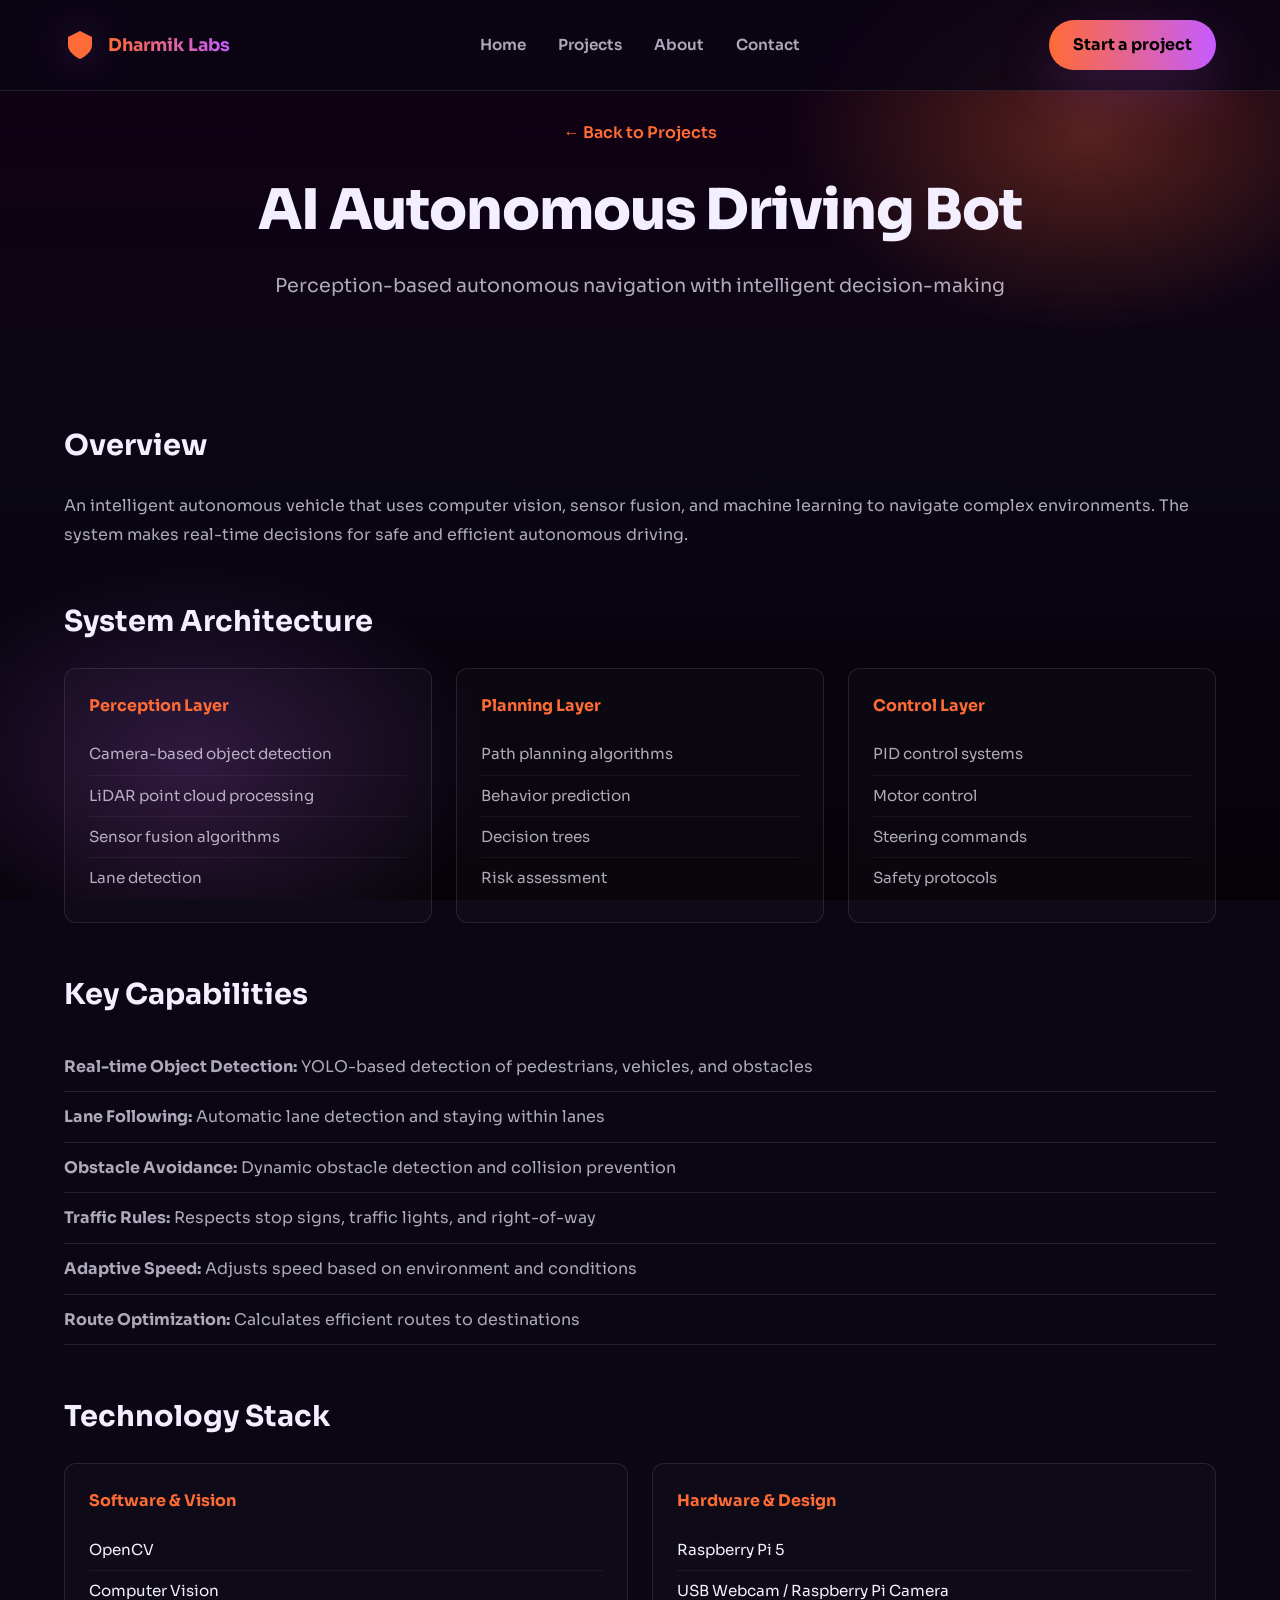
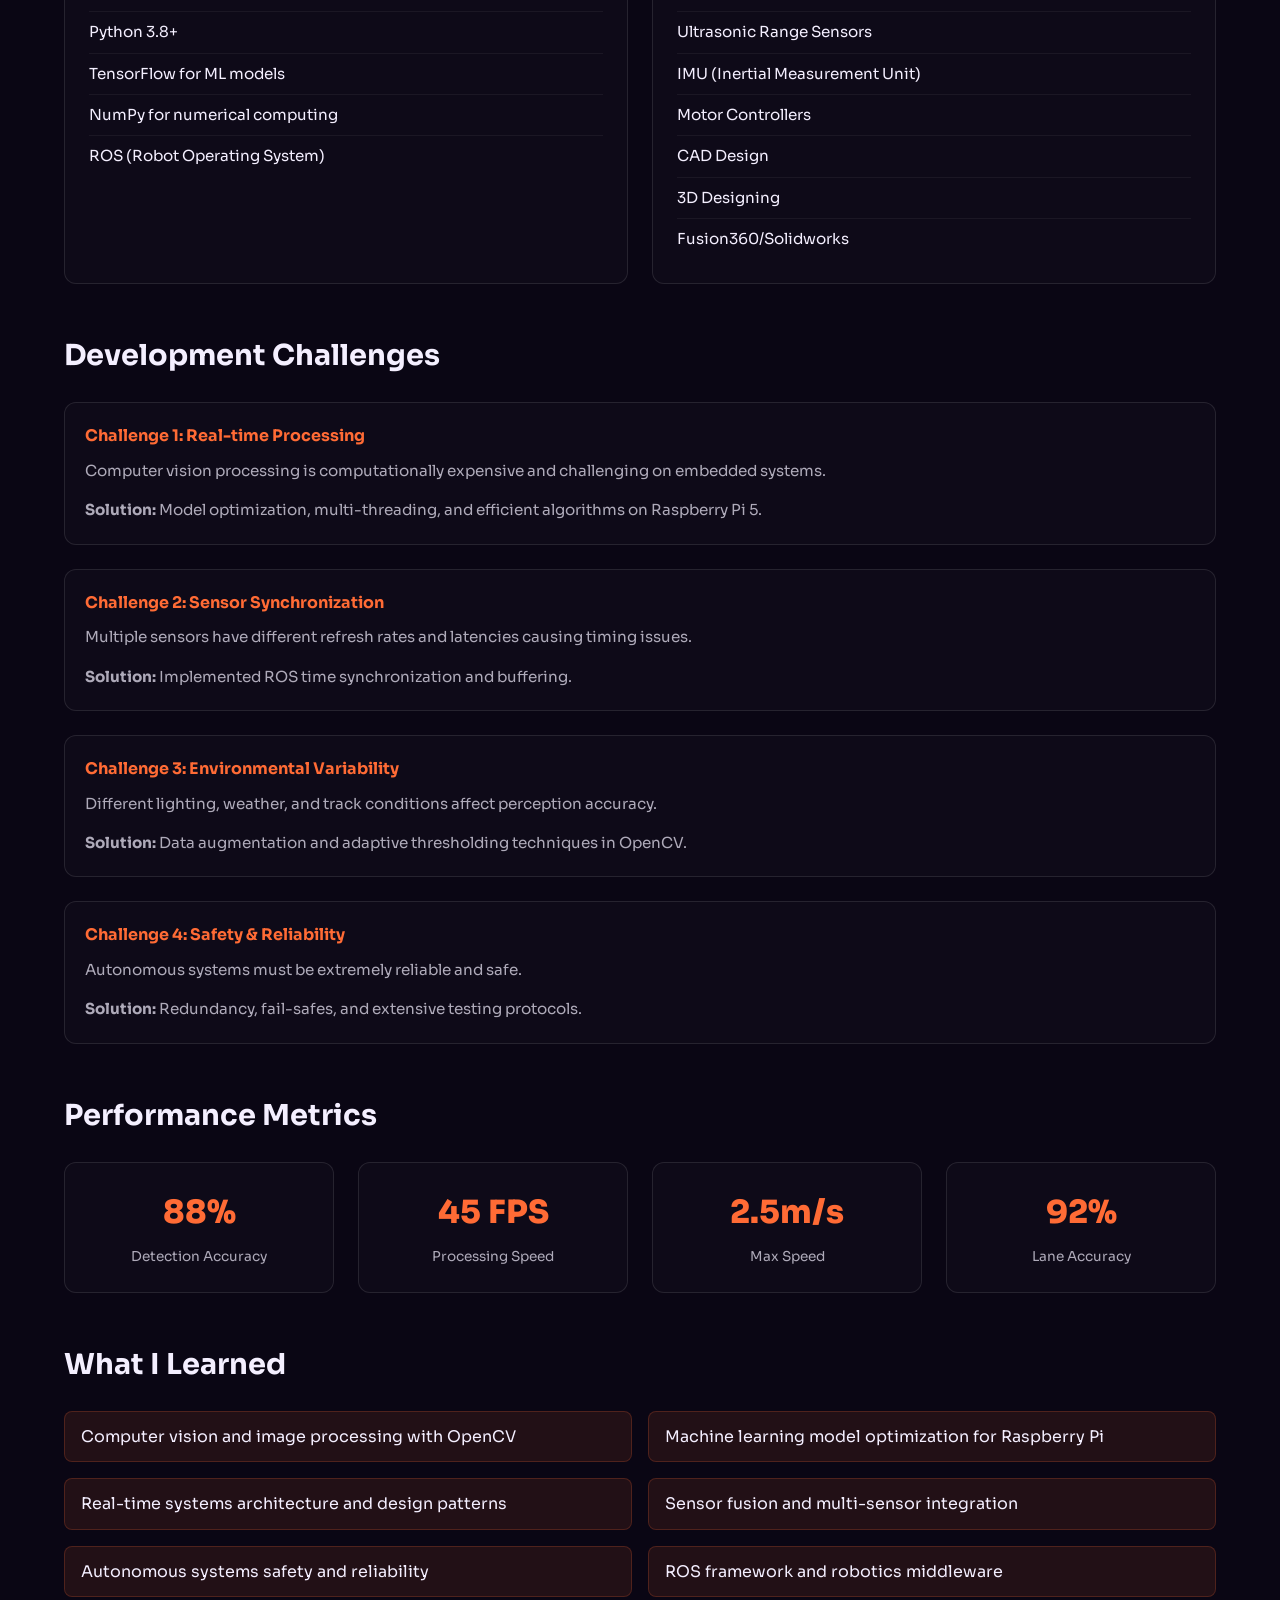
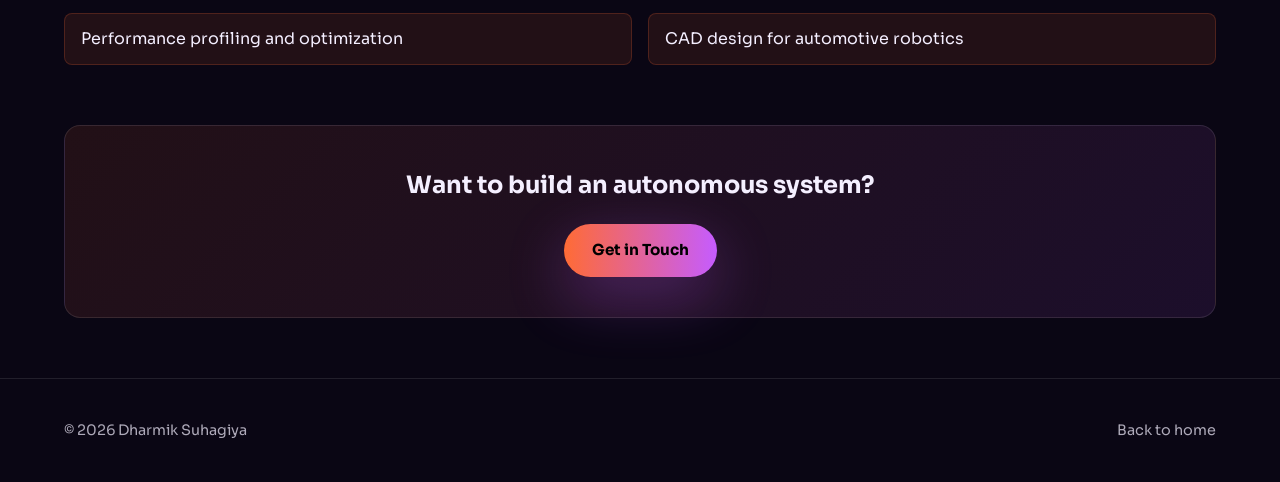
==== project-autonomous-driving.html @ ea0de1b1 "Add files via upload" ====
<!doctype html>
<html lang="en">
<head>
  <meta charset="utf-8" />
  <meta name="viewport" content="width=device-width,initial-scale=1" />
  <meta name="description" content="AI Autonomous Driving Bot - Perception-based Autonomous Navigation" />
  <title>AI Autonomous Driving Bot | Dharmik Labs</title>

  <link rel="stylesheet" href="style.css" />
</head>

<body>
  <div class="bg-gradient"></div>

  <header class="topbar">
    <div class="container topbar-inner">
      <a class="logo" href="../index.html">
        <svg class="logo-icon" width="32" height="32" viewBox="0 0 32 32" fill="none">
          <path d="M16 2L28 8V16C28 24.8366 16 30 16 30C16 30 4 24.8366 4 16V8L16 2Z" fill="url(#grad)"/>
          <defs>
            <linearGradient id="grad" x1="0" y1="0" x2="32" y2="32">
              <stop offset="0%" stop-color="#FF6B35"/>
              <stop offset="100%" stop-color="#C55CFF"/>
            </linearGradient>
          </defs>
        </svg>
        <span class="logo-text">Dharmik Labs</span>
      </a>

      <nav class="nav">
        <a class="nav-link" href="../index.html#home">Home</a>
        <a class="nav-link active" href="../index.html#projects">Projects</a>
        <a class="nav-link" href="../index.html#about">About</a>
        <a class="nav-link" href="../index.html#contact">Contact</a>
      </nav>

      <a class="nav-cta" href="../index.html#contact">Start a project</a>
    </div>
  </header>

  <main class="project-hero">
    <div class="container">
      <div class="project-header">
        <a href="../index.html#projects" class="back-link">← Back to Projects</a>
        <h1>AI Autonomous Driving Bot</h1>
        <p class="project-tagline">Perception-based autonomous navigation with intelligent decision-making</p>
      </div>
    </div>
  </main>

  <section class="project-content">
    <div class="container">
      <div class="project-section">
        <h2>Overview</h2>
        <p>
          An intelligent autonomous vehicle that uses computer vision, sensor fusion, and machine learning
          to navigate complex environments. The system makes real-time decisions for safe and efficient autonomous driving.
        </p>
      </div>

      <div class="project-section">
        <h2>System Architecture</h2>
        <div class="architecture">
          <div class="arch-block">
            <h4>Perception Layer</h4>
            <ul>
              <li>Camera-based object detection</li>
              <li>LiDAR point cloud processing</li>
              <li>Sensor fusion algorithms</li>
              <li>Lane detection</li>
            </ul>
          </div>
          <div class="arch-block">
            <h4>Planning Layer</h4>
            <ul>
              <li>Path planning algorithms</li>
              <li>Behavior prediction</li>
              <li>Decision trees</li>
              <li>Risk assessment</li>
            </ul>
          </div>
          <div class="arch-block">
            <h4>Control Layer</h4>
            <ul>
              <li>PID control systems</li>
              <li>Motor control</li>
              <li>Steering commands</li>
              <li>Safety protocols</li>
            </ul>
          </div>
        </div>
      </div>

      <div class="project-section">
        <h2>Key Capabilities</h2>
        <ul class="feature-list">
          <li><strong>Real-time Object Detection:</strong> YOLO-based detection of pedestrians, vehicles, and obstacles</li>
          <li><strong>Lane Following:</strong> Automatic lane detection and staying within lanes</li>
          <li><strong>Obstacle Avoidance:</strong> Dynamic obstacle detection and collision prevention</li>
          <li><strong>Traffic Rules:</strong> Respects stop signs, traffic lights, and right-of-way</li>
          <li><strong>Adaptive Speed:</strong> Adjusts speed based on environment and conditions</li>
          <li><strong>Route Optimization:</strong> Calculates efficient routes to destinations</li>
        </ul>
      </div>

      <div class="project-section">
        <h2>Technology Stack</h2>
        <div class="tech-stack">
          <div class="tech-item">
            <h4>Software & Vision</h4>
            <ul>
              <li>OpenCV</li>
              <li>Computer Vision</li>
              <li>Python 3.8+</li>
              <li>TensorFlow for ML models</li>
              <li>NumPy for numerical computing</li>
              <li>ROS (Robot Operating System)</li>
            </ul>
          </div>
          <div class="tech-item">
            <h4>Hardware & Design</h4>
            <ul>
              <li>Raspberry Pi 5</li>
              <li>USB Webcam / Raspberry Pi Camera</li>
              <li>Ultrasonic Range Sensors</li>
              <li>IMU (Inertial Measurement Unit)</li>
              <li>Motor Controllers</li>
              <li>CAD Design</li>
              <li>3D Designing</li>
              <li>Fusion360/Solidworks</li>
            </ul>
          </div>
        </div>
      </div>

      <div class="project-section">
        <h2>Development Challenges</h2>
        <div class="challenges">
          <div class="challenge">
            <h4>Challenge 1: Real-time Processing</h4>
            <p>Computer vision processing is computationally expensive and challenging on embedded systems.</p>
            <p><strong>Solution:</strong> Model optimization, multi-threading, and efficient algorithms on Raspberry Pi 5.</p>
          </div>
          <div class="challenge">
            <h4>Challenge 2: Sensor Synchronization</h4>
            <p>Multiple sensors have different refresh rates and latencies causing timing issues.</p>
            <p><strong>Solution:</strong> Implemented ROS time synchronization and buffering.</p>
          </div>
          <div class="challenge">
            <h4>Challenge 3: Environmental Variability</h4>
            <p>Different lighting, weather, and track conditions affect perception accuracy.</p>
            <p><strong>Solution:</strong> Data augmentation and adaptive thresholding techniques in OpenCV.</p>
          </div>
          <div class="challenge">
            <h4>Challenge 4: Safety & Reliability</h4>
            <p>Autonomous systems must be extremely reliable and safe.</p>
            <p><strong>Solution:</strong> Redundancy, fail-safes, and extensive testing protocols.</p>
          </div>
        </div>
      </div>

      <div class="project-section">
        <h2>Performance Metrics</h2>
        <div class="metrics-grid">
          <div class="metric">
            <div class="metric-number">88%</div>
            <div class="metric-label">Detection Accuracy</div>
          </div>
          <div class="metric">
            <div class="metric-number">45 FPS</div>
            <div class="metric-label">Processing Speed</div>
          </div>
          <div class="metric">
            <div class="metric-number">2.5m/s</div>
            <div class="metric-label">Max Speed</div>
          </div>
          <div class="metric">
            <div class="metric-number">92%</div>
            <div class="metric-label">Lane Accuracy</div>
          </div>
        </div>
      </div>

      <div class="project-section">
        <h2>What I Learned</h2>
        <ul class="learnings">
          <li>Computer vision and image processing with OpenCV</li>
          <li>Machine learning model optimization for Raspberry Pi</li>
          <li>Real-time systems architecture and design patterns</li>
          <li>Sensor fusion and multi-sensor integration</li>
          <li>Autonomous systems safety and reliability</li>
          <li>ROS framework and robotics middleware</li>
          <li>Performance profiling and optimization</li>
          <li>CAD design for automotive robotics</li>
        </ul>
      </div>

      <div class="project-cta">
        <h3>Want to build an autonomous system?</h3>
        <a href="../index.html#contact" class="btn btn-primary">Get in Touch</a>
      </div>
    </div>
  </section>

  <footer class="footer">
    <div class="container footer-inner">
      <p>&copy; <span id="year"></span> Dharmik Suhagiya</p>
      <a href="../index.html">Back to home</a>
    </div>
  </footer>

  <script src="script.js"></script>
</body>
</html>
---- style.css ----
@import url("https://fonts.googleapis.com/css2?family=Sora:wght@400;600;700;800&display=swap");

:root {
  --primary: #FF6B35;
  --secondary: #C55CFF;
  --accent: #7CF7D2;
  --dark: #0a0614;
  --darker: #050208;
  --text: #f4efff;
  --muted: rgba(244, 239, 255, 0.7);
  --border: rgba(255, 255, 255, 0.1);
  
  --max-width: 1200px;
  --pad: 24px;
  --radius: 16px;
}

* {
  margin: 0;
  padding: 0;
  box-sizing: border-box;
}

html {
  scroll-behavior: smooth;
}

body {
  font-family: 'Sora', -apple-system, BlinkMacSystemFont, 'Segoe UI', sans-serif;
  color: var(--text);
  background: var(--dark);
  overflow-x: hidden;
  line-height: 1.6;
}

a {
  color: inherit;
  text-decoration: none;
}

.sr-only {
  position: absolute;
  width: 1px;
  height: 1px;
  padding: 0;
  margin: -1px;
  overflow: hidden;
  clip: rect(0, 0, 0, 0);
  white-space: nowrap;
  border: 0;
}

.container {
  width: min(var(--max-width), calc(100% - 2 * var(--pad)));
  margin: 0 auto;
  padding: 0 var(--pad);
}

.bg-gradient {
  position: fixed;
  inset: 0;
  z-index: 0;
  background: 
    radial-gradient(ellipse 600px 400px at 85% 15%, rgba(255, 107, 53, 0.3), transparent 50%),
    radial-gradient(ellipse 600px 400px at 15% 85%, rgba(197, 92, 255, 0.2), transparent 50%),
    linear-gradient(180deg, #120013 0%, #0a0614 50%, #050208 100%);
  pointer-events: none;
}

/* Topbar */
.topbar {
  position: fixed;
  top: 0;
  left: 0;
  right: 0;
  z-index: 100;
  padding: 20px 0;
  background: rgba(10, 6, 20, 0.8);
  backdrop-filter: blur(12px);
  border-bottom: 1px solid var(--border);
}

.topbar-inner {
  display: flex;
  align-items: center;
  justify-content: space-between;
  gap: 32px;
}

.logo {
  display: flex;
  align-items: center;
  gap: 12px;
  font-weight: 700;
  font-size: 1.1rem;
  z-index: 10;
  transition: transform 0.3s;
}

.logo:hover {
  transform: scale(1.05);
}

.logo-icon {
  filter: drop-shadow(0 0 20px rgba(197, 92, 255, 0.3));
}

.logo-text {
  background: linear-gradient(90deg, var(--primary), var(--secondary));
  -webkit-background-clip: text;
  background-clip: text;
  -webkit-text-fill-color: transparent;
}

.nav {
  display: flex;
  align-items: center;
  gap: 32px;
}

.nav-link {
  font-weight: 600;
  font-size: 0.95rem;
  opacity: 0.7;
  position: relative;
  transition: opacity 0.3s;
}

.nav-link:hover,
.nav-link.active {
  opacity: 1;
}

.nav-link.active::after {
  content: '';
  position: absolute;
  bottom: -8px;
  left: 0;
  right: 0;
  height: 3px;
  background: linear-gradient(90deg, var(--primary), var(--secondary));
  border-radius: 2px;
}

.nav-cta {
  padding: 12px 24px;
  border-radius: 999px;
  background: linear-gradient(90deg, var(--primary), var(--secondary));
  font-weight: 700;
  color: #000;
  box-shadow: 0 20px 60px rgba(197, 92, 255, 0.2);
  transition: all 0.3s;
}

.nav-cta:hover {
  transform: translateY(-2px);
  box-shadow: 0 25px 80px rgba(197, 92, 255, 0.4);
}

.menu-btn {
  display: none;
  width: 44px;
  height: 44px;
  border: 1px solid var(--border);
  background: rgba(255, 255, 255, 0.05);
  color: var(--text);
  border-radius: 12px;
  align-items: center;
  justify-content: center;
  cursor: pointer;
}

.menu-lines {
  width: 20px;
  height: 2px;
  background: currentColor;
  position: relative;
}

.menu-lines::before,
.menu-lines::after {
  content: '';
  position: absolute;
  width: 20px;
  height: 2px;
  background: currentColor;
  left: 0;
}

.menu-lines::before {
  top: -6px;
}

.menu-lines::after {
  top: 6px;
}

.mobile-nav {
  position: fixed;
  top: 80px;
  left: 0;
  right: 0;
  z-index: 95;
  padding: 0 16px;
}

.mobile-nav-card {
  max-width: 100%;
  border-radius: 16px;
  border: 1px solid var(--border);
  background: rgba(10, 6, 20, 0.95);
  backdrop-filter: blur(16px);
  padding: 12px;
  display: flex;
  flex-direction: column;
  gap: 8px;
}

.mobile-nav-card a {
  padding: 12px;
  border-radius: 12px;
  font-weight: 700;
  color: var(--text);
  transition: all 0.3s;
}

.mobile-nav-card a:hover {
  background: rgba(255, 107, 53, 0.1);
  border-color: var(--primary);
}

.menu-backdrop {
  position: fixed;
  inset: 0;
  z-index: 90;
  background: rgba(0, 0, 0, 0.35);
  backdrop-filter: blur(8px);
}

/* Hero */
.hero {
  position: relative;
  z-index: 1;
  padding-top: 120px;
  min-height: 100vh;
  display: flex;
  align-items: center;
}

.hero-wrapper {
  display: grid;
  grid-template-columns: 1fr 1fr;
  gap: 64px;
  align-items: center;
  padding: 40px 0 80px;
}

.hero-content {
  display: flex;
  flex-direction: column;
  gap: 24px;
}

.hero-badge {
  display: inline-block;
  width: fit-content;
  padding: 10px 16px;
  border-radius: 999px;
  background: rgba(255, 107, 53, 0.1);
  border: 1px solid rgba(255, 107, 53, 0.3);
  font-size: 0.85rem;
  font-weight: 600;
}

.hero-title {
  margin: 0;
  font-size: clamp(2.5rem, 6vw, 4rem);
  line-height: 1.1;
  font-weight: 800;
  letter-spacing: -1px;
}

.grad-text {
  background: linear-gradient(90deg, var(--primary), var(--secondary));
  -webkit-background-clip: text;
  background-clip: text;
  -webkit-text-fill-color: transparent;
}

.hero-subtitle {
  margin: 0;
  font-size: 1.1rem;
  color: var(--muted);
  max-width: 500px;
  line-height: 1.8;
}

.hero-actions {
  display: flex;
  gap: 16px;
  flex-wrap: wrap;
}

.btn {
  display: inline-flex;
  align-items: center;
  gap: 8px;
  padding: 14px 28px;
  border-radius: 999px;
  font-weight: 700;
  font-size: 0.95rem;
  border: none;
  cursor: pointer;
  transition: all 0.3s;
}

.btn-primary {
  background: linear-gradient(90deg, var(--primary), var(--secondary));
  color: #000;
  box-shadow: 0 20px 60px rgba(197, 92, 255, 0.3);
}

.btn-primary:hover {
  transform: translateY(-2px);
  box-shadow: 0 25px 80px rgba(197, 92, 255, 0.4);
}

.btn-secondary {
  background: transparent;
  color: var(--text);
  border: 2px solid var(--border);
}

.btn-secondary:hover {
  border-color: var(--primary);
  background: rgba(255, 107, 53, 0.1);
}

.hero-stats {
  display: grid;
  grid-template-columns: repeat(3, 1fr);
  gap: 24px;
  margin-top: 24px;
}

.stat-item {
  padding-bottom: 16px;
  border-bottom: 1px solid var(--border);
}

.stat-number {
  font-size: 1.8rem;
  font-weight: 800;
  margin-bottom: 4px;
}

.stat-label {
  font-size: 0.9rem;
  color: var(--muted);
}

.hero-image-wrapper {
  position: relative;
  display: flex;
  align-items: center;
  justify-content: center;
}

.hero-image {
  position: relative;
  display: flex;
  align-items: center;
  justify-content: center;
}

.profile-img {
  width: 100%;
  max-width: 450px;
  border-radius: 20px;
  border: 1px solid var(--border);
  box-shadow: 0 40px 120px rgba(197, 92, 255, 0.2);
  z-index: 2;
  position: relative;
}

.glow {
  position: absolute;
  border-radius: 50%;
  filter: blur(60px);
  z-index: 1;
}

.glow-1 {
  width: 300px;
  height: 300px;
  background: rgba(197, 92, 255, 0.2);
  top: 20%;
  right: 10%;
}

.glow-2 {
  width: 250px;
  height: 250px;
  background: rgba(255, 107, 53, 0.1);
  bottom: 20%;
  left: 0;
}

/* Sections */
.section {
  position: relative;
  z-index: 1;
  padding: 80px 0;
  border-top: 1px solid var(--border);
}

.section-header {
  text-align: center;
  margin-bottom: 48px;
}

.section-title {
  margin: 0 0 16px;
  font-size: clamp(2rem, 5vw, 3.5rem);
  font-weight: 800;
  letter-spacing: -1px;
}

.section-subtitle {
  font-size: 1.2rem;
  color: var(--muted);
  margin: 0;
}

/* Projects Section */
.projects-grid {
  display: grid;
  grid-template-columns: repeat(3, 1fr);
  gap: 28px;
}

.project-card {
  display: flex;
  flex-direction: column;
  border-radius: 16px;
  border: 1px solid var(--border);
  background: rgba(255, 255, 255, 0.02);
  overflow: hidden;
  transition: all 0.3s;
  cursor: pointer;
  position: relative;
  height: 100%;
}

.project-card::before {
  content: '';
  position: absolute;
  inset: 0;
  background: radial-gradient(circle at top right, rgba(197, 92, 255, 0.1), transparent);
  opacity: 0;
  transition: opacity 0.3s;
  z-index: 0;
}

.project-card:hover {
  border-color: var(--primary);
  background: rgba(255, 107, 53, 0.05);
  transform: translateY(-8px);
}

.project-card:hover::before {
  opacity: 1;
}

.project-image-box {
  position: relative;
  width: 100%;
  aspect-ratio: 1.2;
  overflow: hidden;
  z-index: 1;
}

.project-gradient {
  position: absolute;
  inset: 0;
  opacity: 0.6;
}

.grad-blue {
  background: linear-gradient(135deg, #4a90ff, #357eff);
}

.grad-purple {
  background: linear-gradient(135deg, #c55cff, #7d3aff);
}

.grad-orange {
  background: linear-gradient(135deg, #ff6b35, #ff5722);
}

.project-icon {
  position: absolute;
  inset: 0;
  display: flex;
  align-items: center;
  justify-content: center;
  font-size: 4rem;
  z-index: 2;
}

.project-info {
  padding: 24px;
  flex: 1;
  display: flex;
  flex-direction: column;
  gap: 16px;
  z-index: 2;
  position: relative;
}

.project-card h3 {
  margin: 0;
  font-size: 1.3rem;
  font-weight: 700;
  line-height: 1.3;
}

.project-card p {
  margin: 0;
  color: var(--muted);
  font-size: 0.9rem;
  line-height: 1.6;
}

.project-tech-list {
  display: flex;
  flex-wrap: wrap;
  gap: 8px;
  margin-top: auto;
}

.tech-badge {
  display: inline-block;
  padding: 6px 12px;
  border-radius: 20px;
  background: rgba(255, 107, 53, 0.15);
  border: 1px solid rgba(255, 107, 53, 0.3);
  font-size: 0.75rem;
  font-weight: 600;
  color: var(--text);
}

.project-footer {
  padding: 16px 24px;
  border-top: 1px solid var(--border);
  display: flex;
  align-items: center;
  justify-content: space-between;
  z-index: 2;
  position: relative;
}

.view-more {
  color: var(--primary);
  font-weight: 700;
  font-size: 0.9rem;
  transition: all 0.3s;
}

.project-card:hover .view-more {
  transform: translateX(4px);
}

/* About Section */
.about-grid {
  display: grid;
  grid-template-columns: 1.2fr 1fr;
  gap: 64px;
  align-items: center;
}

.about-content {
  display: flex;
  flex-direction: column;
  gap: 20px;
}

.about-text {
  font-size: 1.05rem;
  color: var(--muted);
  line-height: 1.8;
  margin: 0;
}

.about-stats {
  display: grid;
  grid-template-columns: repeat(3, 1fr);
  gap: 20px;
  padding: 24px;
  border-radius: 16px;
  background: rgba(255, 255, 255, 0.02);
  border: 1px solid var(--border);
  margin: 12px 0;
}

.stat-box {
  text-align: center;
}

.stat-box .stat-number {
  font-size: 1.8rem;
  margin-bottom: 6px;
}

.stat-box .stat-label {
  font-size: 0.85rem;
  color: var(--muted);
}

.cta-group {
  display: flex;
  gap: 12px;
  flex-wrap: wrap;
  margin-top: 12px;
}

.about-image-wrapper {
  position: relative;
}

.about-image {
  position: relative;
  border-radius: 16px;
  overflow: hidden;
  border: 1px solid var(--border);
}

.about-image img {
  width: 100%;
  display: block;
  border-radius: 16px;
}

.frame-accent {
  position: absolute;
  inset: -1px;
  border-radius: 16px;
  background: linear-gradient(135deg, rgba(255, 107, 53, 0.2), rgba(197, 92, 255, 0.2));
  pointer-events: none;
  border: 2px solid var(--border);
}

/* Services Section */
.services-grid {
  display: grid;
  grid-template-columns: repeat(3, 1fr);
  gap: 24px;
}

.service-card {
  padding: 32px 24px;
  border-radius: 16px;
  border: 1px solid var(--border);
  background: rgba(255, 255, 255, 0.02);
  transition: all 0.3s;
  text-align: center;
}

.service-card:hover {
  border-color: var(--primary);
  background: rgba(255, 107, 53, 0.05);
  transform: translateY(-4px);
}

.service-icon {
  font-size: 2.5rem;
  margin-bottom: 16px;
}

.service-card h3 {
  margin: 0 0 12px;
  font-weight: 700;
  font-size: 1.1rem;
}

.service-card p {
  margin: 0;
  color: var(--muted);
  font-size: 0.95rem;
  line-height: 1.6;
}

/* Contact Section */
.contact-wrapper {
  display: grid;
  grid-template-columns: 1.2fr 1fr;
  gap: 48px;
  margin-top: 48px;
}

.contact-form {
  display: flex;
  flex-direction: column;
  gap: 16px;
}

.form-row {
  display: grid;
  grid-template-columns: 1fr 1fr;
  gap: 16px;
}

.form-group {
  display: flex;
  flex-direction: column;
}

.form-group input,
.form-group textarea {
  width: 100%;
  padding: 14px 16px;
  border-radius: 12px;
  border: 1px solid var(--border);
  background: rgba(255, 255, 255, 0.02);
  color: var(--text);
  font-family: inherit;
  font-size: 1rem;
  transition: all 0.3s;
}

.form-group input::placeholder,
.form-group textarea::placeholder {
  color: var(--muted);
}

.form-group input:focus,
.form-group textarea:focus {
  outline: none;
  border-color: var(--primary);
  background: rgba(255, 107, 53, 0.05);
  box-shadow: 0 0 0 3px rgba(255, 107, 53, 0.1);
}

.form-hint {
  font-size: 0.85rem;
  color: var(--muted);
  margin: 0;
}

.contact-info {
  display: flex;
  flex-direction: column;
  gap: 32px;
}

.contact-item h4 {
  margin: 0 0 8px;
  font-size: 0.9rem;
  text-transform: uppercase;
  letter-spacing: 1px;
  color: var(--muted);
}

.contact-item a,
.contact-item p {
  margin: 0;
  color: var(--text);
  text-decoration: underline;
  text-underline-offset: 4px;
  font-weight: 600;
}

/* Project Pages */
.project-hero {
  position: relative;
  z-index: 1;
  padding: 120px 0 60px;
  text-align: center;
}

.project-header {
  text-align: center;
}

.back-link {
  display: inline-block;
  margin-bottom: 20px;
  color: var(--primary);
  font-weight: 600;
  transition: all 0.3s;
}

.back-link:hover {
  transform: translateX(-4px);
}

.project-header h1 {
  margin: 0 0 16px;
  font-size: clamp(2.5rem, 6vw, 3.5rem);
  font-weight: 800;
  letter-spacing: -1px;
}

.project-tagline {
  margin: 0;
  font-size: 1.2rem;
  color: var(--muted);
}

.project-content {
  position: relative;
  z-index: 1;
  padding: 60px 0;
}

.project-section {
  margin-bottom: 48px;
}

.project-section h2 {
  margin: 0 0 24px;
  font-size: 1.8rem;
  font-weight: 700;
}

.project-section p {
  color: var(--muted);
  line-height: 1.8;
  margin-bottom: 16px;
}

.feature-list {
  list-style: none;
  padding: 0;
  margin: 0;
}

.feature-list li {
  padding: 12px 0;
  border-bottom: 1px solid var(--border);
  color: var(--muted);
  line-height: 1.6;
}

.tech-stack {
  display: grid;
  grid-template-columns: 1fr 1fr;
  gap: 24px;
  margin-top: 24px;
}

.tech-item {
  padding: 24px;
  border-radius: 12px;
  background: rgba(255, 255, 255, 0.02);
  border: 1px solid var(--border);
}

.tech-item h4 {
  margin: 0 0 16px;
  font-weight: 700;
  color: var(--primary);
}

.tech-item ul {
  list-style: none;
  padding: 0;
  margin: 0;
}

.tech-item li {
  padding: 8px 0;
  color: var(--text);
  font-size: 0.95rem;
  border-bottom: 1px solid rgba(255, 255, 255, 0.05);
}

.tech-item li:last-child {
  border-bottom: none;
}

.architecture {
  display: grid;
  grid-template-columns: repeat(3, 1fr);
  gap: 24px;
  margin-top: 24px;
}

.arch-block {
  padding: 24px;
  border-radius: 12px;
  background: rgba(255, 255, 255, 0.02);
  border: 1px solid var(--border);
}

.arch-block h4 {
  margin: 0 0 16px;
  font-weight: 700;
  color: var(--primary);
}

.arch-block ul {
  list-style: none;
  padding: 0;
  margin: 0;
}

.arch-block li {
  padding: 8px 0;
  color: var(--muted);
  font-size: 0.95rem;
  border-bottom: 1px solid rgba(255, 255, 255, 0.05);
}

.arch-block li:last-child {
  border-bottom: none;
}

.challenges {
  display: grid;
  gap: 24px;
  margin-top: 24px;
}

.challenge {
  padding: 20px;
  border-radius: 12px;
  background: rgba(255, 255, 255, 0.02);
  border: 1px solid var(--border);
}

.challenge h4 {
  margin: 0 0 8px;
  color: var(--primary);
}

.challenge p {
  margin: 0 0 12px;
  color: var(--muted);
  font-size: 0.95rem;
}

.challenge p:last-child {
  margin-bottom: 0;
}

.metrics-grid {
  display: grid;
  grid-template-columns: repeat(4, 1fr);
  gap: 24px;
  margin-top: 24px;
}

.metric {
  padding: 24px;
  border-radius: 12px;
  background: rgba(255, 255, 255, 0.02);
  border: 1px solid var(--border);
  text-align: center;
}

.metric-number {
  font-size: 2rem;
  font-weight: 800;
  color: var(--primary);
  margin-bottom: 8px;
}

.metric-label {
  font-size: 0.85rem;
  color: var(--muted);
}

.features-grid {
  display: grid;
  grid-template-columns: repeat(4, 1fr);
  gap: 24px;
  margin-top: 24px;
}

.feature {
  padding: 24px;
  border-radius: 12px;
  background: rgba(255, 255, 255, 0.02);
  border: 1px solid var(--border);
  text-align: center;
}

.feature h4 {
  margin: 0 0 12px;
  font-weight: 700;
}

.feature p {
  margin: 0;
  color: var(--muted);
  font-size: 0.95rem;
}

.process-steps {
  display: grid;
  grid-template-columns: repeat(5, 1fr);
  gap: 16px;
  margin-top: 24px;
}

.step {
  padding: 24px;
  border-radius: 12px;
  background: rgba(255, 255, 255, 0.02);
  border: 1px solid var(--border);
  text-align: center;
}

.step-number {
  width: 40px;
  height: 40px;
  border-radius: 50%;
  background: linear-gradient(90deg, var(--primary), var(--secondary));
  color: #000;
  font-weight: 800;
  display: flex;
  align-items: center;
  justify-content: center;
  margin: 0 auto 12px;
}

.step h4 {
  margin: 0 0 8px;
  font-weight: 700;
  font-size: 1rem;
}

.step p {
  margin: 0;
  font-size: 0.85rem;
  color: var(--muted);
}

.learnings {
  list-style: none;
  padding: 0;
  margin: 0;
  display: grid;
  grid-template-columns: repeat(2, 1fr);
  gap: 16px;
}

.learnings li {
  padding: 12px 16px;
  border-radius: 8px;
  background: rgba(255, 107, 53, 0.1);
  border: 1px solid rgba(255, 107, 53, 0.2);
  color: var(--text);
}

.project-cta {
  margin-top: 60px;
  padding: 40px;
  border-radius: 16px;
  background: linear-gradient(135deg, rgba(255, 107, 53, 0.1), rgba(197, 92, 255, 0.1));
  border: 1px solid var(--border);
  text-align: center;
}

.project-cta h3 {
  margin: 0 0 20px;
  font-size: 1.5rem;
}

/* Footer */
.footer {
  position: relative;
  z-index: 1;
  padding: 40px 0;
  border-top: 1px solid var(--border);
}

.footer-inner {
  display: flex;
  justify-content: space-between;
  align-items: center;
  flex-wrap: wrap;
  gap: 16px;
}

.footer-inner p,
.footer-inner a {
  margin: 0;
  color: var(--muted);
  font-size: 0.9rem;
}

.footer-link {
  color: var(--primary);
  text-decoration: underline;
  text-underline-offset: 4px;
}

/* Responsive */
@media (max-width: 1024px) {
  .projects-grid {
    grid-template-columns: repeat(2, 1fr);
  }

  .services-grid {
    grid-template-columns: repeat(2, 1fr);
  }

  .tech-stack {
    grid-template-columns: 1fr;
  }

  .architecture {
    grid-template-columns: 1fr;
  }

  .contact-wrapper {
    grid-template-columns: 1fr;
  }

  .hero-wrapper {
    gap: 40px;
  }

  .about-grid {
    gap: 40px;
  }

  .process-steps {
    grid-template-columns: repeat(3, 1fr);
  }

  .metrics-grid {
    grid-template-columns: repeat(2, 1fr);
  }

  .features-grid {
    grid-template-columns: repeat(2, 1fr);
  }
}

@media (max-width: 768px) {
  :root {
    --pad: 16px;
  }

  .topbar {
    padding: 16px 0;
  }

  .topbar-inner {
    gap: 16px;
  }

  .nav {
    display: none;
  }

  .nav-cta {
    display: none;
  }

  .menu-btn {
    display: flex;
  }

  .hero-wrapper {
    grid-template-columns: 1fr;
    gap: 32px;
  }

  .hero-title {
    font-size: 2rem;
  }

  .hero-stats {
    grid-template-columns: 1fr;
  }

  .hero-image-wrapper {
    display: none;
  }

  .projects-grid {
    grid-template-columns: 1fr;
  }

  .services-grid {
    grid-template-columns: 1fr;
  }

  .about-grid {
    grid-template-columns: 1fr;
  }

  .about-stats {
    grid-template-columns: 1fr;
  }

  .contact-wrapper {
    grid-template-columns: 1fr;
  }

  .form-row {
    grid-template-columns: 1fr;
  }

  .process-steps {
    grid-template-columns: 1fr;
  }

  .metrics-grid {
    grid-template-columns: 1fr;
  }

  .features-grid {
    grid-template-columns: 1fr;
  }

  .learnings {
    grid-template-columns: 1fr;
  }

  .architecture {
    grid-template-columns: 1fr;
  }

  .tech-stack {
    grid-template-columns: 1fr;
  }
}

@media (max-width: 480px) {
  .nav-link {
    font-size: 0.85rem;
  }

  .hero-title {
    font-size: 1.5rem;
  }

  .hero-subtitle {
    font-size: 0.95rem;
  }

  .hero-actions {
    flex-direction: column;
  }

  .btn {
    width: 100%;
    justify-content: center;
  }

  .section-title {
    font-size: 1.5rem;
  }

  .section-subtitle {
    font-size: 1rem;
  }
}
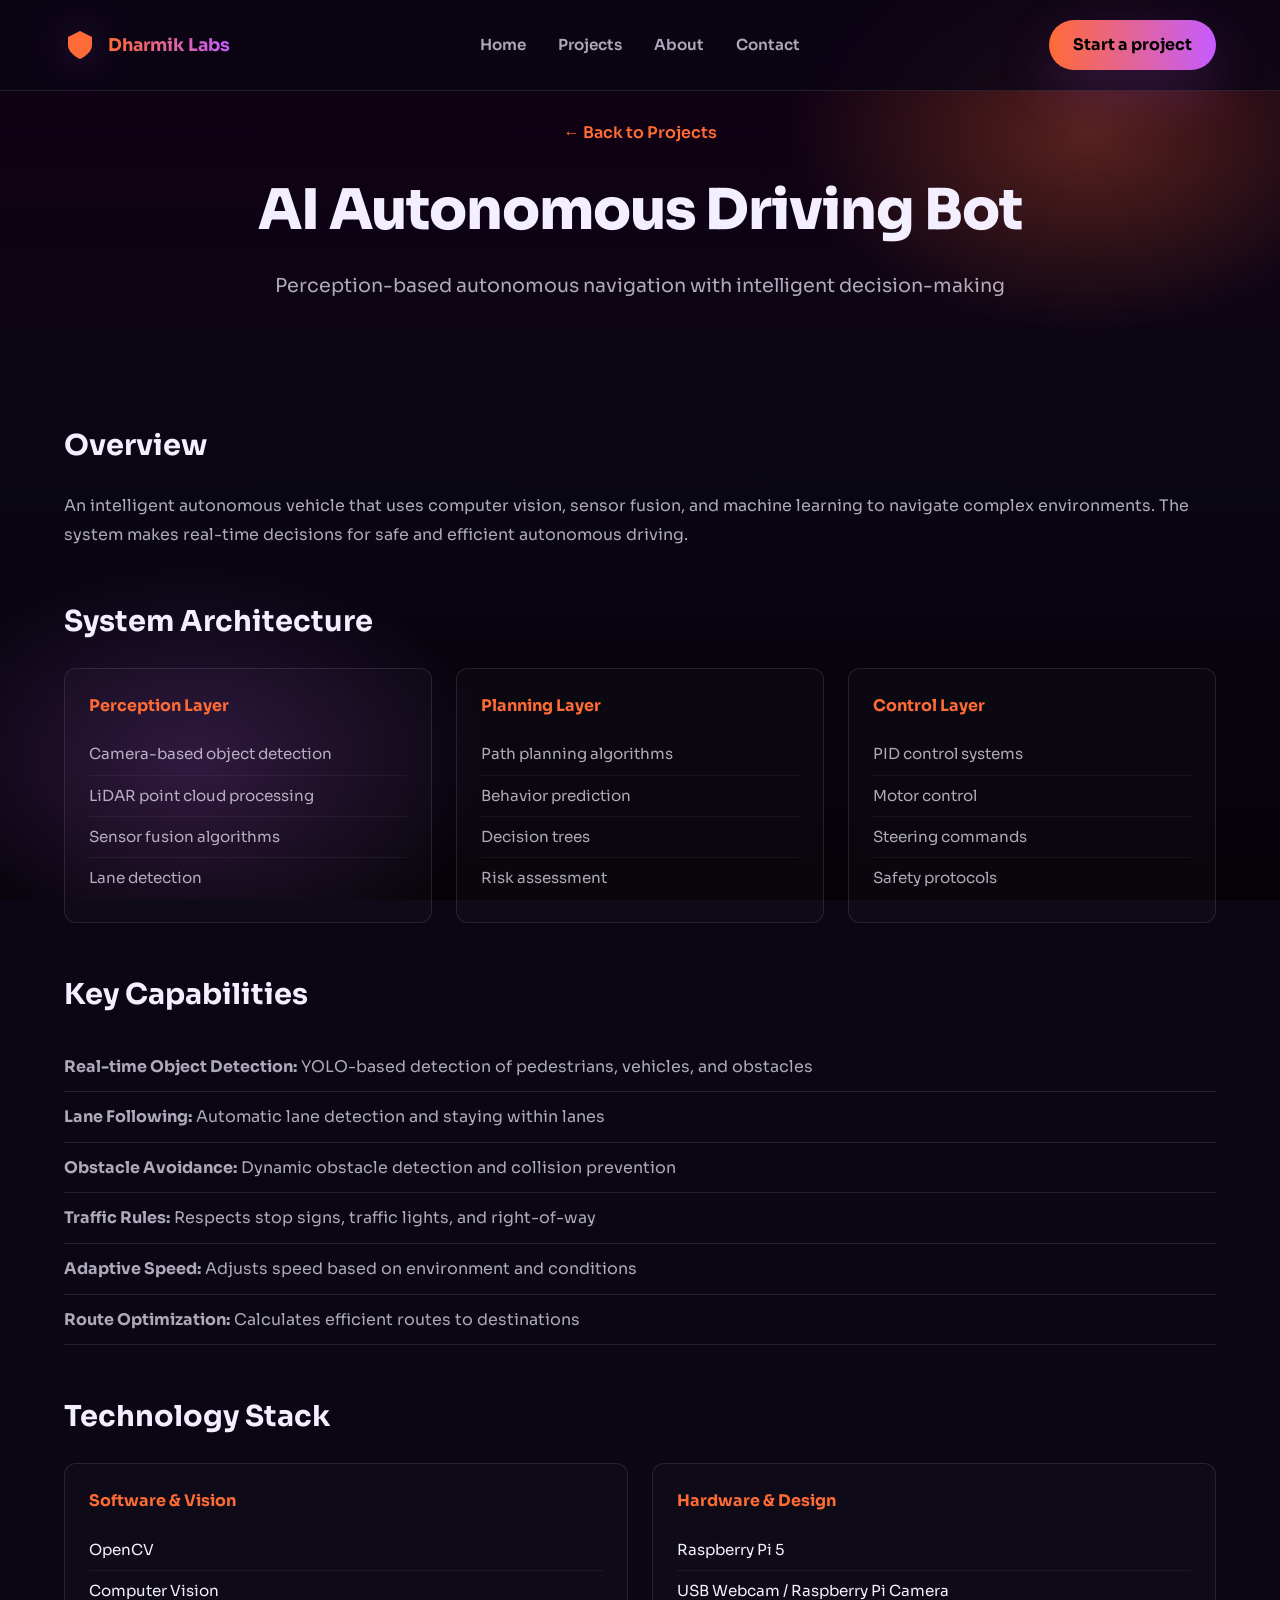
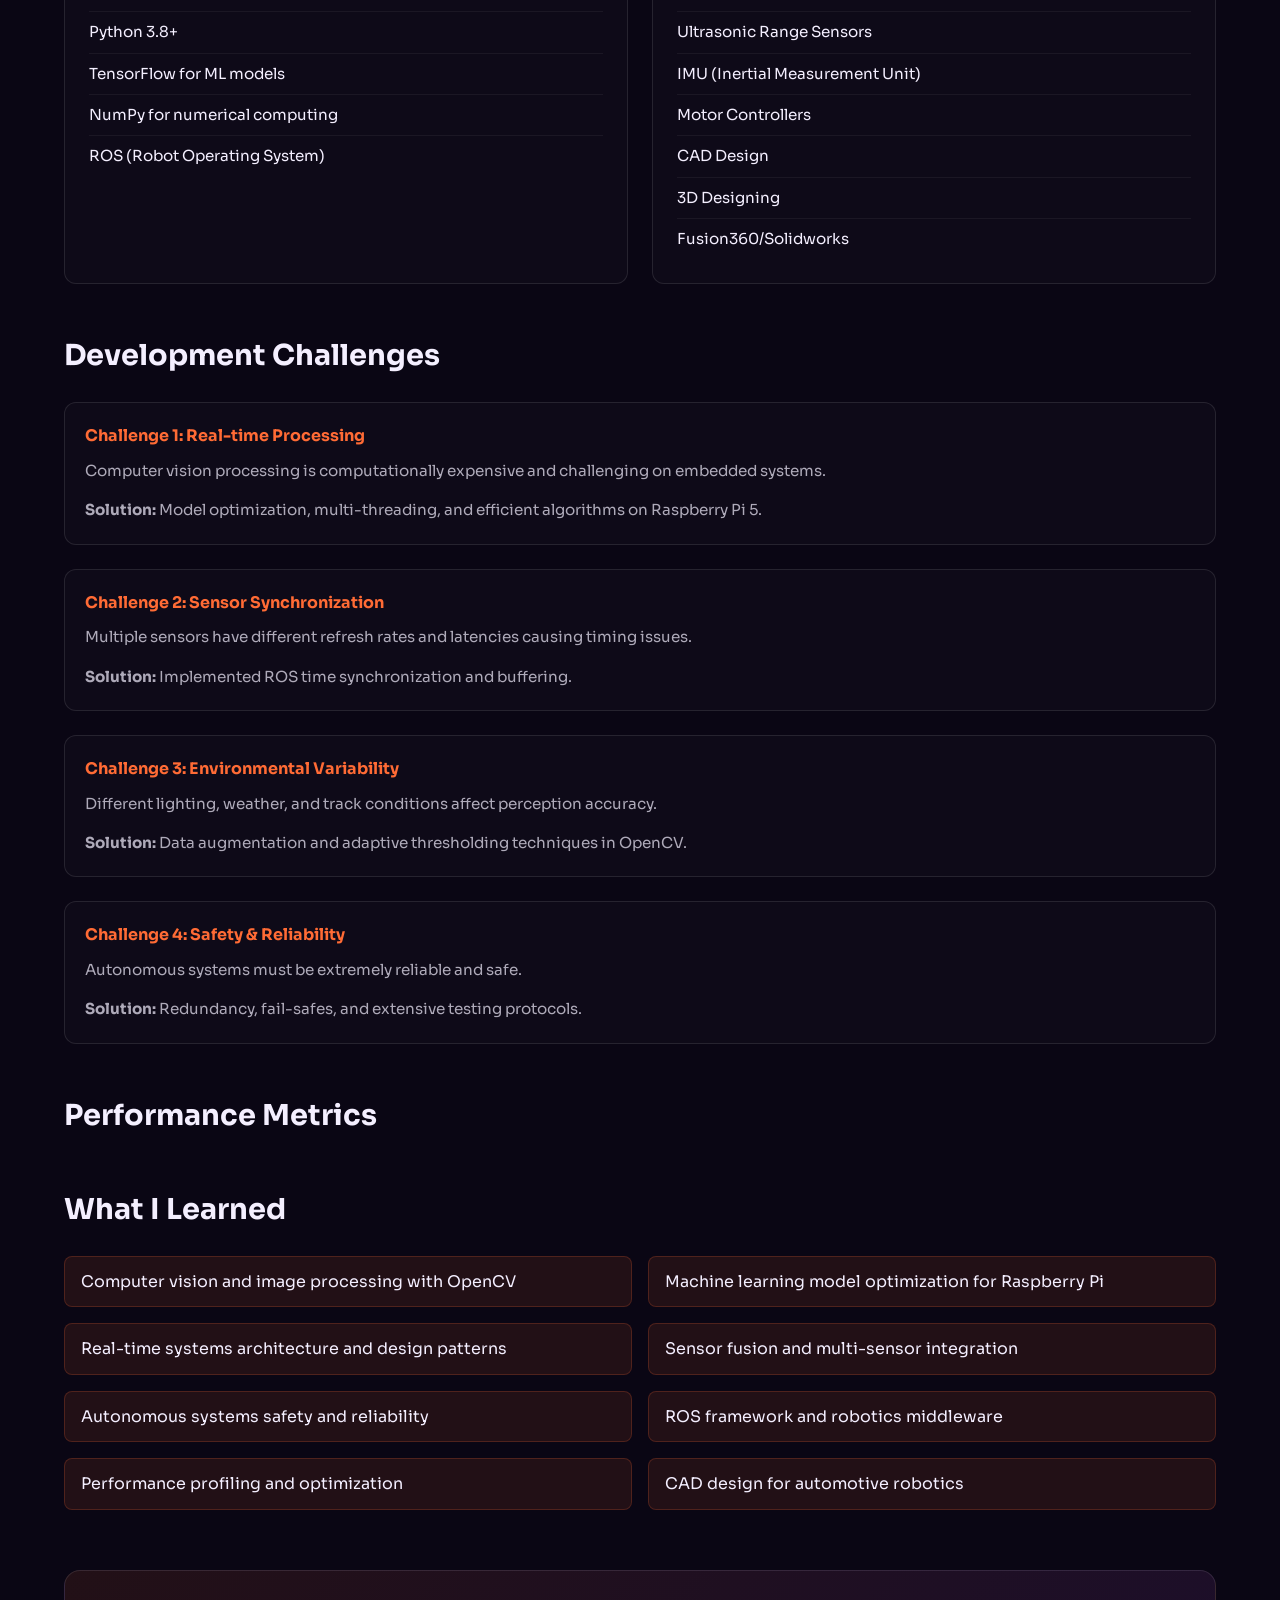
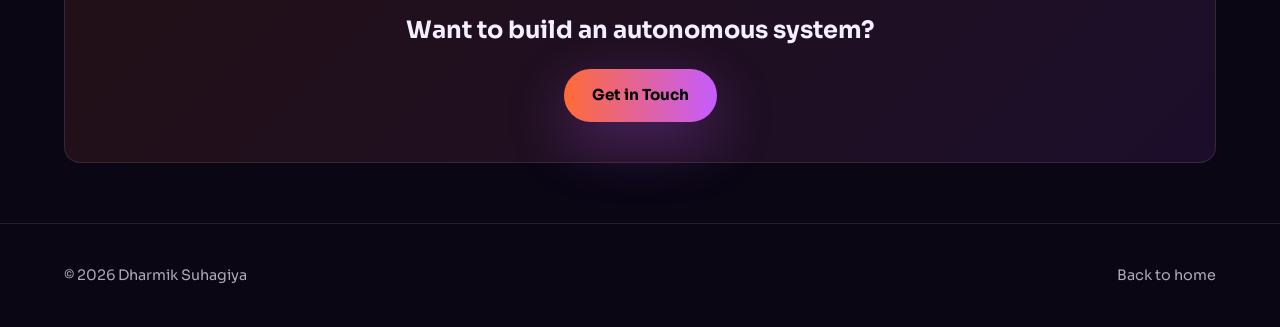
==== commit ba03efad: "Update project-autonomous-driving.html" ====
--- a/project-autonomous-driving.html
+++ b/project-autonomous-driving.html
@@ -161,24 +161,7 @@
 
       <div class="project-section">
         <h2>Performance Metrics</h2>
-        <div class="metrics-grid">
-          <div class="metric">
-            <div class="metric-number">88%</div>
-            <div class="metric-label">Detection Accuracy</div>
-          </div>
-          <div class="metric">
-            <div class="metric-number">45 FPS</div>
-            <div class="metric-label">Processing Speed</div>
-          </div>
-          <div class="metric">
-            <div class="metric-number">2.5m/s</div>
-            <div class="metric-label">Max Speed</div>
-          </div>
-          <div class="metric">
-            <div class="metric-number">92%</div>
-            <div class="metric-label">Lane Accuracy</div>
-          </div>
-        </div>
+
       </div>
 
       <div class="project-section">
@@ -211,4 +194,4 @@
 
   <script src="script.js"></script>
 </body>
-</html>+</html>
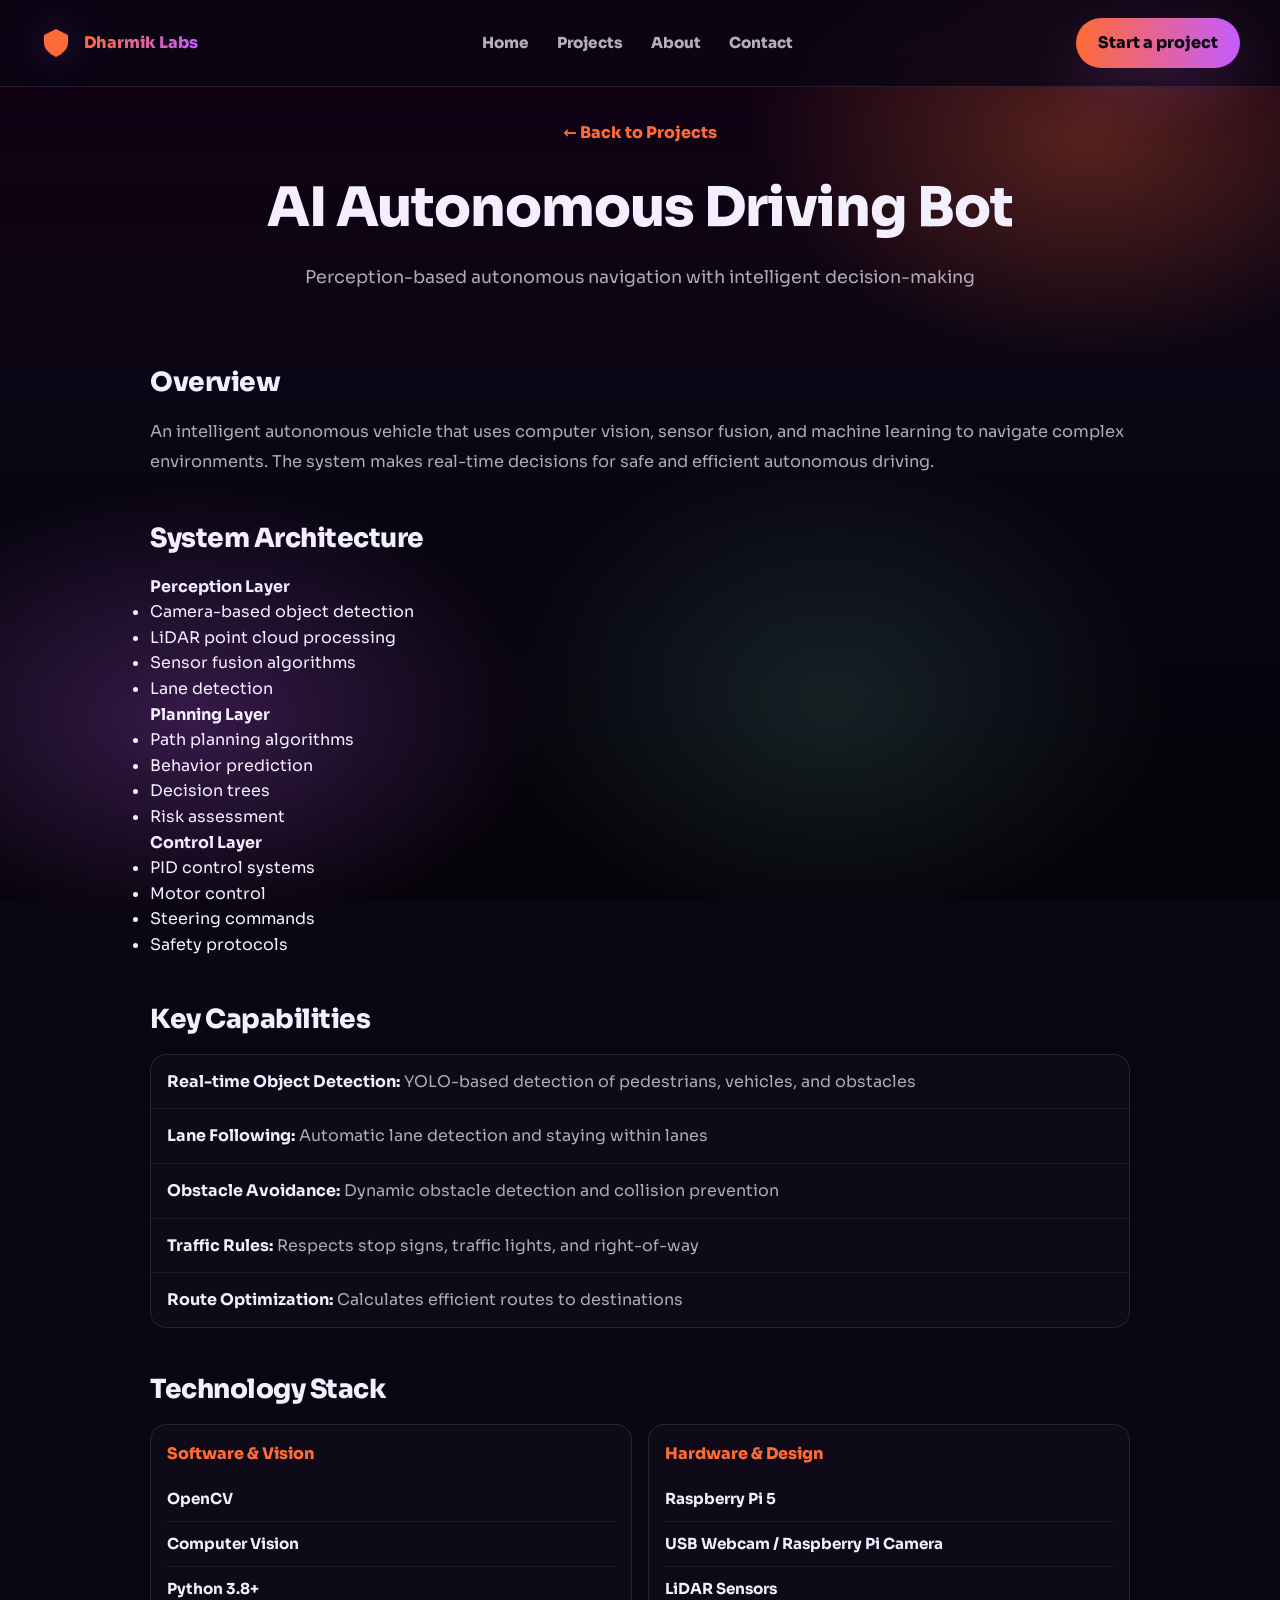
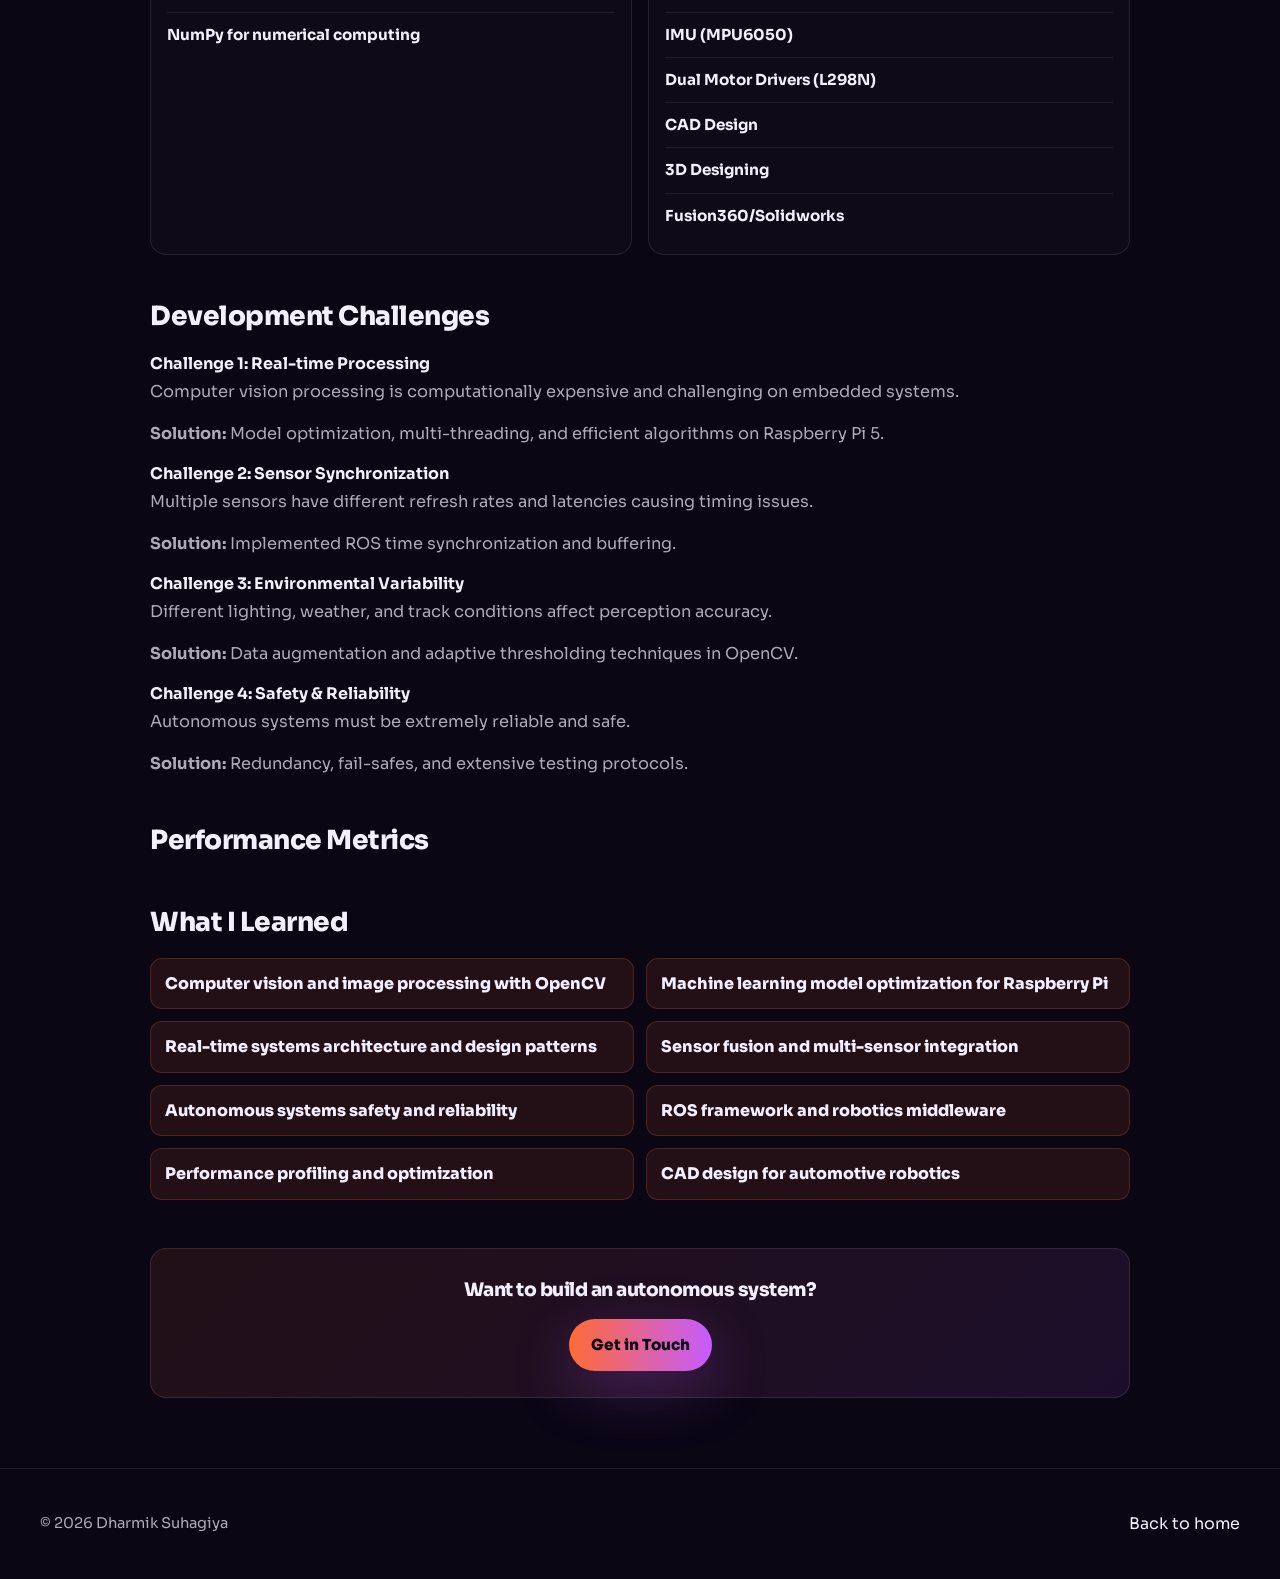
==== commit cbf4736b: "Update project-autonomous-driving.html" ====
--- a/project-autonomous-driving.html
+++ b/project-autonomous-driving.html
@@ -98,7 +98,6 @@
           <li><strong>Lane Following:</strong> Automatic lane detection and staying within lanes</li>
           <li><strong>Obstacle Avoidance:</strong> Dynamic obstacle detection and collision prevention</li>
           <li><strong>Traffic Rules:</strong> Respects stop signs, traffic lights, and right-of-way</li>
-          <li><strong>Adaptive Speed:</strong> Adjusts speed based on environment and conditions</li>
           <li><strong>Route Optimization:</strong> Calculates efficient routes to destinations</li>
         </ul>
       </div>
@@ -112,9 +111,7 @@
               <li>OpenCV</li>
               <li>Computer Vision</li>
               <li>Python 3.8+</li>
-              <li>TensorFlow for ML models</li>
               <li>NumPy for numerical computing</li>
-              <li>ROS (Robot Operating System)</li>
             </ul>
           </div>
           <div class="tech-item">
@@ -122,9 +119,9 @@
             <ul>
               <li>Raspberry Pi 5</li>
               <li>USB Webcam / Raspberry Pi Camera</li>
-              <li>Ultrasonic Range Sensors</li>
-              <li>IMU (Inertial Measurement Unit)</li>
-              <li>Motor Controllers</li>
+              <li>LiDAR Sensors</li>
+              <li>IMU (MPU6050)</li>
+              <li>Dual Motor Drivers (L298N)</li>
               <li>CAD Design</li>
               <li>3D Designing</li>
               <li>Fusion360/Solidworks</li>
--- a/style.css
+++ b/style.css
@@ -1,1263 +1,656 @@
-@import url("https://fonts.googleapis.com/css2?family=Sora:wght@400;600;700;800&display=swap");
-
-:root {
-  --primary: #FF6B35;
-  --secondary: #C55CFF;
-  --accent: #7CF7D2;
-  --dark: #0a0614;
-  --darker: #050208;
-  --text: #f4efff;
-  --muted: rgba(244, 239, 255, 0.7);
-  --border: rgba(255, 255, 255, 0.1);
-  
-  --max-width: 1200px;
-  --pad: 24px;
-  --radius: 16px;
-}
-
-* {
-  margin: 0;
-  padding: 0;
-  box-sizing: border-box;
-}
-
-html {
-  scroll-behavior: smooth;
-}
-
-body {
-  font-family: 'Sora', -apple-system, BlinkMacSystemFont, 'Segoe UI', sans-serif;
-  color: var(--text);
-  background: var(--dark);
-  overflow-x: hidden;
-  line-height: 1.6;
-}
-
-a {
-  color: inherit;
-  text-decoration: none;
-}
-
-.sr-only {
-  position: absolute;
-  width: 1px;
-  height: 1px;
-  padding: 0;
-  margin: -1px;
-  overflow: hidden;
-  clip: rect(0, 0, 0, 0);
-  white-space: nowrap;
-  border: 0;
-}
-
-.container {
-  width: min(var(--max-width), calc(100% - 2 * var(--pad)));
-  margin: 0 auto;
-  padding: 0 var(--pad);
-}
-
-.bg-gradient {
-  position: fixed;
-  inset: 0;
-  z-index: 0;
-  background: 
-    radial-gradient(ellipse 600px 400px at 85% 15%, rgba(255, 107, 53, 0.3), transparent 50%),
-    radial-gradient(ellipse 600px 400px at 15% 85%, rgba(197, 92, 255, 0.2), transparent 50%),
-    linear-gradient(180deg, #120013 0%, #0a0614 50%, #050208 100%);
-  pointer-events: none;
+@import url("https://fonts.googleapis.com/css2?family=Sora:wght@400;600;700;800;900&display=swap");
+
+:root{
+  --primary:#FF6B35;
+  --secondary:#C55CFF;
+  --accent:#7CF7D2;
+  --bg:#0a0614;
+  --text:#f4efff;
+  --muted:rgba(244,239,255,.70);
+  --border:rgba(255,255,255,.10);
+
+  --max:1200px;
+  --pad:24px;
+  --r:16px;
+}
+
+*{ box-sizing:border-box; margin:0; padding:0; }
+html{ scroll-behavior:smooth; }
+body{
+  font-family:Sora, system-ui, -apple-system, Segoe UI, Roboto, Arial, sans-serif;
+  background:var(--bg);
+  color:var(--text);
+  overflow-x:hidden;
+  line-height:1.6;
+}
+
+a{ color:inherit; text-decoration:none; }
+
+.sr-only{
+  position:absolute; width:1px; height:1px; padding:0; margin:-1px; overflow:hidden;
+  clip:rect(0,0,0,0); white-space:nowrap; border:0;
+}
+
+.container{ width:min(var(--max), calc(100% - 2*var(--pad))); margin:0 auto; }
+
+/* Background */
+.bg-gradient{
+  position:fixed; inset:0; z-index:0; pointer-events:none;
+  background:
+    radial-gradient(ellipse 620px 420px at 85% 15%, rgba(255,107,53,.30), transparent 55%),
+    radial-gradient(ellipse 640px 420px at 15% 80%, rgba(197,92,255,.25), transparent 55%),
+    radial-gradient(ellipse 560px 420px at 65% 78%, rgba(124,247,210,.12), transparent 60%),
+    linear-gradient(180deg, #120013 0%, #0a0614 45%, #050208 100%);
 }
 
 /* Topbar */
-.topbar {
-  position: fixed;
-  top: 0;
-  left: 0;
-  right: 0;
-  z-index: 100;
-  padding: 20px 0;
-  background: rgba(10, 6, 20, 0.8);
-  backdrop-filter: blur(12px);
-  border-bottom: 1px solid var(--border);
-}
-
-.topbar-inner {
-  display: flex;
-  align-items: center;
-  justify-content: space-between;
-  gap: 32px;
-}
-
-.logo {
-  display: flex;
-  align-items: center;
-  gap: 12px;
-  font-weight: 700;
-  font-size: 1.1rem;
-  z-index: 10;
-  transition: transform 0.3s;
-}
-
-.logo:hover {
-  transform: scale(1.05);
-}
-
-.logo-icon {
-  filter: drop-shadow(0 0 20px rgba(197, 92, 255, 0.3));
-}
-
-.logo-text {
+.topbar{
+  position:fixed; top:0; left:0; right:0;
+  z-index:100;
+  background:rgba(10,6,20,.78);
+  backdrop-filter: blur(14px);
+  border-bottom:1px solid var(--border);
+  padding:18px 0;
+}
+.topbar-inner{
+  display:flex; align-items:center; justify-content:space-between;
+  gap:24px;
+}
+.logo{ display:flex; align-items:center; gap:12px; font-weight:800; }
+.logo-icon{ filter: drop-shadow(0 0 20px rgba(197,92,255,.30)); }
+.logo-text{
   background: linear-gradient(90deg, var(--primary), var(--secondary));
-  -webkit-background-clip: text;
-  background-clip: text;
-  -webkit-text-fill-color: transparent;
-}
-
-.nav {
-  display: flex;
-  align-items: center;
-  gap: 32px;
-}
-
-.nav-link {
-  font-weight: 600;
-  font-size: 0.95rem;
-  opacity: 0.7;
-  position: relative;
-  transition: opacity 0.3s;
-}
-
-.nav-link:hover,
-.nav-link.active {
-  opacity: 1;
-}
-
-.nav-link.active::after {
-  content: '';
-  position: absolute;
-  bottom: -8px;
-  left: 0;
-  right: 0;
-  height: 3px;
+  -webkit-background-clip:text;
+  background-clip:text;
+  color:transparent;
+}
+
+.nav{ display:flex; gap:28px; align-items:center; }
+.nav-link{
+  font-weight:800;
+  font-size:.95rem;
+  opacity:.72;
+  position:relative;
+  transition:opacity .25s ease;
+}
+.nav-link:hover, .nav-link.active{ opacity:1; }
+.nav-link.active::after{
+  content:"";
+  position:absolute;
+  left:0; right:0; bottom:-8px;
+  height:3px;
+  border-radius:999px;
   background: linear-gradient(90deg, var(--primary), var(--secondary));
-  border-radius: 2px;
-}
-
-.nav-cta {
-  padding: 12px 24px;
+}
+
+.nav-cta{
+  padding:12px 22px;
+  border-radius:999px;
+  font-weight:900;
+  background: linear-gradient(90deg, var(--primary), var(--secondary));
+  color:#0a0614;
+  box-shadow: 0 18px 60px rgba(197,92,255,.18);
+  transition: transform .2s ease, box-shadow .2s ease;
+}
+.nav-cta:hover{
+  transform: translateY(-2px);
+  box-shadow: 0 26px 90px rgba(197,92,255,.28);
+}
+
+.menu-btn{ display:none; width:44px; height:44px; border-radius:12px; cursor:pointer; }
+.menu-btn{
+  border:1px solid var(--border);
+  background:rgba(255,255,255,.05);
+  color:var(--text);
+  align-items:center; justify-content:center;
+}
+.menu-lines{ width:20px; height:2px; background:currentColor; position:relative; }
+.menu-lines::before, .menu-lines::after{
+  content:""; position:absolute; left:0;
+  width:20px; height:2px; background:currentColor;
+}
+.menu-lines::before{ top:-6px; }
+.menu-lines::after{ top:6px; }
+
+/* Mobile menu */
+.menu-backdrop{
+  position:fixed; inset:0; z-index:90;
+  background: rgba(0,0,0,.35);
+  backdrop-filter: blur(8px);
+}
+.mobile-nav{
+  position:fixed;
+  top:78px; left:0; right:0;
+  z-index:95;
+  padding: 0 16px;
+}
+.mobile-nav-card{
+  border-radius:16px;
+  border:1px solid var(--border);
+  background: rgba(10,6,20,.95);
+  backdrop-filter: blur(16px);
+  padding:12px;
+  display:flex;
+  flex-direction:column;
+  gap:8px;
+}
+.mobile-nav-card a{
+  padding:12px;
+  border-radius:12px;
+  font-weight:900;
+  transition: background .2s ease;
+}
+.mobile-nav-card a:hover{ background: rgba(255,107,53,.12); }
+
+/* Hero */
+.hero{
+  position:relative;
+  z-index:1;
+  padding-top:120px;
+  min-height: 100vh;
+  display:flex;
+  align-items:center;
+}
+.hero-wrapper{
+  display:grid;
+  grid-template-columns: 1.15fr .85fr;
+  gap: 64px;
+  align-items:center;
+  padding: 40px 0 80px;
+}
+.hero-badge{
+  display:inline-block;
+  width:fit-content;
+  padding:10px 16px;
+  border-radius:999px;
+  border:1px solid rgba(255,107,53,.30);
+  background: rgba(255,107,53,.10);
+  font-weight:800;
+  font-size:.85rem;
+}
+.hero-title{
+  margin-top:18px;
+  font-size: clamp(2.4rem, 6vw, 4.1rem);
+  line-height:1.08;
+  font-weight:950;
+  letter-spacing:-1px;
+}
+.grad-text{
+  background: linear-gradient(90deg, var(--primary), var(--secondary));
+  -webkit-background-clip:text;
+  background-clip:text;
+  color:transparent;
+}
+.hero-subtitle{
+  margin-top: 18px;
+  font-size: 1.08rem;
+  color: var(--muted);
+  max-width: 56ch;
+  line-height: 1.85;
+}
+.hero-actions{
+  display:flex;
+  gap:14px;
+  flex-wrap:wrap;
+  margin-top: 22px;
+}
+.btn{
+  display:inline-flex;
+  gap:10px;
+  align-items:center;
+  justify-content:center;
+  padding: 14px 22px;
   border-radius: 999px;
+  font-weight: 950;
+  font-size: .95rem;
+  cursor:pointer;
+  transition: transform .18s ease, box-shadow .18s ease, background .18s ease, border-color .18s ease;
+}
+.btn-primary{
+  border:none;
   background: linear-gradient(90deg, var(--primary), var(--secondary));
-  font-weight: 700;
-  color: #000;
-  box-shadow: 0 20px 60px rgba(197, 92, 255, 0.2);
-  transition: all 0.3s;
-}
-
-.nav-cta:hover {
-  transform: translateY(-2px);
-  box-shadow: 0 25px 80px rgba(197, 92, 255, 0.4);
-}
-
-.menu-btn {
-  display: none;
-  width: 44px;
-  height: 44px;
-  border: 1px solid var(--border);
-  background: rgba(255, 255, 255, 0.05);
-  color: var(--text);
-  border-radius: 12px;
-  align-items: center;
-  justify-content: center;
-  cursor: pointer;
-}
-
-.menu-lines {
-  width: 20px;
-  height: 2px;
-  background: currentColor;
-  position: relative;
-}
-
-.menu-lines::before,
-.menu-lines::after {
-  content: '';
-  position: absolute;
-  width: 20px;
-  height: 2px;
-  background: currentColor;
-  left: 0;
-}
-
-.menu-lines::before {
-  top: -6px;
-}
-
-.menu-lines::after {
-  top: 6px;
-}
-
-.mobile-nav {
-  position: fixed;
-  top: 80px;
-  left: 0;
-  right: 0;
-  z-index: 95;
-  padding: 0 16px;
-}
-
-.mobile-nav-card {
-  max-width: 100%;
-  border-radius: 16px;
-  border: 1px solid var(--border);
-  background: rgba(10, 6, 20, 0.95);
-  backdrop-filter: blur(16px);
-  padding: 12px;
-  display: flex;
-  flex-direction: column;
-  gap: 8px;
-}
-
-.mobile-nav-card a {
-  padding: 12px;
-  border-radius: 12px;
-  font-weight: 700;
-  color: var(--text);
-  transition: all 0.3s;
-}
-
-.mobile-nav-card a:hover {
-  background: rgba(255, 107, 53, 0.1);
-  border-color: var(--primary);
-}
-
-.menu-backdrop {
-  position: fixed;
-  inset: 0;
-  z-index: 90;
-  background: rgba(0, 0, 0, 0.35);
-  backdrop-filter: blur(8px);
-}
-
-/* Hero */
-.hero {
-  position: relative;
-  z-index: 1;
-  padding-top: 120px;
-  min-height: 100vh;
-  display: flex;
-  align-items: center;
-}
-
-.hero-wrapper {
-  display: grid;
-  grid-template-columns: 1fr 1fr;
-  gap: 64px;
-  align-items: center;
-  padding: 40px 0 80px;
-}
-
-.hero-content {
-  display: flex;
-  flex-direction: column;
-  gap: 24px;
-}
-
-.hero-badge {
-  display: inline-block;
-  width: fit-content;
-  padding: 10px 16px;
-  border-radius: 999px;
-  background: rgba(255, 107, 53, 0.1);
-  border: 1px solid rgba(255, 107, 53, 0.3);
-  font-size: 0.85rem;
-  font-weight: 600;
-}
-
-.hero-title {
-  margin: 0;
-  font-size: clamp(2.5rem, 6vw, 4rem);
-  line-height: 1.1;
-  font-weight: 800;
-  letter-spacing: -1px;
-}
-
-.grad-text {
-  background: linear-gradient(90deg, var(--primary), var(--secondary));
-  -webkit-background-clip: text;
-  background-clip: text;
-  -webkit-text-fill-color: transparent;
-}
-
-.hero-subtitle {
-  margin: 0;
-  font-size: 1.1rem;
-  color: var(--muted);
-  max-width: 500px;
-  line-height: 1.8;
-}
-
-.hero-actions {
-  display: flex;
-  gap: 16px;
-  flex-wrap: wrap;
-}
-
-.btn {
-  display: inline-flex;
-  align-items: center;
-  gap: 8px;
-  padding: 14px 28px;
-  border-radius: 999px;
-  font-weight: 700;
-  font-size: 0.95rem;
-  border: none;
-  cursor: pointer;
-  transition: all 0.3s;
-}
-
-.btn-primary {
-  background: linear-gradient(90deg, var(--primary), var(--secondary));
-  color: #000;
-  box-shadow: 0 20px 60px rgba(197, 92, 255, 0.3);
-}
-
-.btn-primary:hover {
-  transform: translateY(-2px);
-  box-shadow: 0 25px 80px rgba(197, 92, 255, 0.4);
-}
-
-.btn-secondary {
+  color:#0a0614;
+  box-shadow: 0 18px 60px rgba(197,92,255,.25);
+}
+.btn-primary:hover{ transform: translateY(-2px); box-shadow: 0 26px 90px rgba(197,92,255,.35); }
+.btn-secondary{
   background: transparent;
   color: var(--text);
   border: 2px solid var(--border);
 }
-
-.btn-secondary:hover {
-  border-color: var(--primary);
-  background: rgba(255, 107, 53, 0.1);
-}
-
-.hero-stats {
-  display: grid;
-  grid-template-columns: repeat(3, 1fr);
-  gap: 24px;
-  margin-top: 24px;
-}
-
-.stat-item {
-  padding-bottom: 16px;
-  border-bottom: 1px solid var(--border);
-}
-
-.stat-number {
-  font-size: 1.8rem;
-  font-weight: 800;
-  margin-bottom: 4px;
-}
-
-.stat-label {
-  font-size: 0.9rem;
-  color: var(--muted);
-}
-
-.hero-image-wrapper {
-  position: relative;
-  display: flex;
-  align-items: center;
-  justify-content: center;
-}
-
-.hero-image {
-  position: relative;
-  display: flex;
-  align-items: center;
-  justify-content: center;
-}
-
-.profile-img {
-  width: 100%;
-  max-width: 450px;
+.btn-secondary:hover{ border-color: rgba(255,107,53,.45); background: rgba(255,107,53,.08); }
+
+.hero-stats{
+  margin-top: 28px;
+  display:grid;
+  grid-template-columns: repeat(3,1fr);
+  gap: 20px;
+}
+.stat-item{ padding-bottom: 14px; border-bottom: 1px solid var(--border); }
+.stat-number{ font-size: 1.6rem; font-weight: 950; margin-bottom: 4px; }
+.stat-label{ font-size: .9rem; color: var(--muted); }
+
+/* Hero image */
+.hero-image-wrapper{ display:flex; justify-content:center; }
+.hero-image{ position:relative; display:flex; justify-content:center; align-items:center; }
+.profile-img{
+  width:100%;
+  max-width: 440px;
   border-radius: 20px;
   border: 1px solid var(--border);
-  box-shadow: 0 40px 120px rgba(197, 92, 255, 0.2);
+  box-shadow: 0 40px 130px rgba(197,92,255,.22);
+  position:relative;
   z-index: 2;
-  position: relative;
-}
-
-.glow {
-  position: absolute;
-  border-radius: 50%;
-  filter: blur(60px);
-  z-index: 1;
-}
-
-.glow-1 {
-  width: 300px;
-  height: 300px;
-  background: rgba(197, 92, 255, 0.2);
-  top: 20%;
-  right: 10%;
-}
-
-.glow-2 {
-  width: 250px;
-  height: 250px;
-  background: rgba(255, 107, 53, 0.1);
-  bottom: 20%;
-  left: 0;
-}
-
-/* Sections */
-.section {
-  position: relative;
-  z-index: 1;
-  padding: 80px 0;
+}
+.glow{ position:absolute; border-radius:50%; filter: blur(60px); z-index:1; }
+.glow-1{ width:320px; height:320px; background: rgba(197,92,255,.20); top: 10%; right: 5%; }
+.glow-2{ width:260px; height:260px; background: rgba(255,107,53,.14); bottom: 10%; left: 0; }
+
+/* Section */
+.section{
+  position:relative;
+  z-index:1;
+  padding: 88px 0;
   border-top: 1px solid var(--border);
 }
-
-.section-header {
-  text-align: center;
-  margin-bottom: 48px;
-}
-
-.section-title {
-  margin: 0 0 16px;
-  font-size: clamp(2rem, 5vw, 3.5rem);
-  font-weight: 800;
-  letter-spacing: -1px;
-}
-
-.section-subtitle {
-  font-size: 1.2rem;
-  color: var(--muted);
-  margin: 0;
-}
-
-/* Projects Section */
-.projects-grid {
-  display: grid;
+.section-header{
+  text-align:center;
+  margin-bottom: 52px;
+}
+.section-title{
+  font-size: clamp(2rem, 5vw, 3.2rem);
+  font-weight: 980;
+  letter-spacing:-1px;
+  margin-bottom: 14px;
+}
+.section-subtitle{
+  font-size: 1.1rem;
+  color: var(--muted);
+}
+
+/* Projects */
+.projects-grid{
+  display:grid;
   grid-template-columns: repeat(3, 1fr);
   gap: 28px;
 }
-
-.project-card {
-  display: flex;
-  flex-direction: column;
-  border-radius: 16px;
-  border: 1px solid var(--border);
-  background: rgba(255, 255, 255, 0.02);
-  overflow: hidden;
-  transition: all 0.3s;
-  cursor: pointer;
-  position: relative;
-  height: 100%;
-}
-
-.project-card::before {
-  content: '';
-  position: absolute;
-  inset: 0;
-  background: radial-gradient(circle at top right, rgba(197, 92, 255, 0.1), transparent);
-  opacity: 0;
-  transition: opacity 0.3s;
-  z-index: 0;
-}
-
-.project-card:hover {
-  border-color: var(--primary);
-  background: rgba(255, 107, 53, 0.05);
+.project-card{
+  display:flex;
+  flex-direction:column;
+  border-radius: var(--r);
+  border:1px solid var(--border);
+  background: rgba(255,255,255,.02);
+  overflow:hidden;
+  transition: transform .22s ease, border-color .22s ease, background .22s ease;
+  position:relative;
+}
+.project-card:hover{
   transform: translateY(-8px);
-}
-
-.project-card:hover::before {
-  opacity: 1;
-}
-
-.project-image-box {
-  position: relative;
-  width: 100%;
-  aspect-ratio: 1.2;
-  overflow: hidden;
-  z-index: 1;
-}
-
-.project-gradient {
-  position: absolute;
-  inset: 0;
-  opacity: 0.6;
-}
-
-.grad-blue {
-  background: linear-gradient(135deg, #4a90ff, #357eff);
-}
-
-.grad-purple {
-  background: linear-gradient(135deg, #c55cff, #7d3aff);
-}
-
-.grad-orange {
-  background: linear-gradient(135deg, #ff6b35, #ff5722);
-}
-
-.project-icon {
-  position: absolute;
-  inset: 0;
-  display: flex;
-  align-items: center;
-  justify-content: center;
-  font-size: 4rem;
-  z-index: 2;
-}
-
-.project-info {
-  padding: 24px;
+  border-color: rgba(255,107,53,.45);
+  background: rgba(255,107,53,.05);
+}
+.project-image-box{
+  position:relative;
+  width:100%;
+  aspect-ratio: 16 / 10;
+  overflow:hidden;
+}
+.project-gradient{ position:absolute; inset:0; opacity:.75; }
+.grad-blue{ background: linear-gradient(135deg, #4a90ff, #357eff); }
+.grad-purple{ background: linear-gradient(135deg, #c55cff, #7d3aff); }
+.grad-orange{ background: linear-gradient(135deg, #ff6b35, #ff5722); }
+.project-icon{
+  position:absolute; inset:0;
+  display:flex; align-items:center; justify-content:center;
+  font-size: 3.4rem;
+}
+.project-info{
+  padding: 22px 22px 14px;
+  display:flex;
+  flex-direction:column;
+  gap: 12px;
   flex: 1;
-  display: flex;
-  flex-direction: column;
-  gap: 16px;
-  z-index: 2;
-  position: relative;
-}
-
-.project-card h3 {
-  margin: 0;
-  font-size: 1.3rem;
-  font-weight: 700;
-  line-height: 1.3;
-}
-
-.project-card p {
-  margin: 0;
-  color: var(--muted);
-  font-size: 0.9rem;
-  line-height: 1.6;
-}
-
-.project-tech-list {
-  display: flex;
+}
+.project-info h3{
+  font-weight: 950;
+  letter-spacing:-.5px;
+  font-size: 1.15rem;
+  line-height:1.25;
+}
+.project-info p{
+  color: var(--muted);
+  font-size: .92rem;
+  line-height:1.65;
+}
+.project-tech-list{
+  display:flex;
   flex-wrap: wrap;
   gap: 8px;
   margin-top: auto;
 }
-
-.tech-badge {
-  display: inline-block;
-  padding: 6px 12px;
-  border-radius: 20px;
-  background: rgba(255, 107, 53, 0.15);
-  border: 1px solid rgba(255, 107, 53, 0.3);
-  font-size: 0.75rem;
-  font-weight: 600;
-  color: var(--text);
-}
-
-.project-footer {
-  padding: 16px 24px;
-  border-top: 1px solid var(--border);
-  display: flex;
-  align-items: center;
-  justify-content: space-between;
-  z-index: 2;
-  position: relative;
-}
-
-.view-more {
+.tech-badge{
+  display:inline-flex;
+  align-items:center;
+  padding: 6px 10px;
+  border-radius: 999px;
+  font-size: .76rem;
+  font-weight: 900;
+  background: rgba(255,107,53,.14);
+  border: 1px solid rgba(255,107,53,.30);
+}
+.project-footer{
+  padding: 14px 22px 18px;
+  border-top: 1px solid rgba(255,255,255,.08);
+}
+.view-more{
+  font-weight: 950;
   color: var(--primary);
-  font-weight: 700;
-  font-size: 0.9rem;
-  transition: all 0.3s;
-}
-
-.project-card:hover .view-more {
-  transform: translateX(4px);
-}
-
-/* About Section */
-.about-grid {
-  display: grid;
-  grid-template-columns: 1.2fr 1fr;
-  gap: 64px;
-  align-items: center;
-}
-
-.about-content {
-  display: flex;
-  flex-direction: column;
-  gap: 20px;
-}
-
-.about-text {
+  display:inline-block;
+  transition: transform .2s ease;
+}
+.project-card:hover .view-more{ transform: translateX(4px); }
+
+/* About */
+.about-grid{
+  display:grid;
+  grid-template-columns: 1.15fr .85fr;
+  gap: 60px;
+  align-items:center;
+}
+.about-text{
+  color: var(--muted);
   font-size: 1.05rem;
-  color: var(--muted);
-  line-height: 1.8;
-  margin: 0;
-}
-
-.about-stats {
-  display: grid;
-  grid-template-columns: repeat(3, 1fr);
-  gap: 20px;
-  padding: 24px;
-  border-radius: 16px;
-  background: rgba(255, 255, 255, 0.02);
-  border: 1px solid var(--border);
-  margin: 12px 0;
-}
-
-.stat-box {
-  text-align: center;
-}
-
-.stat-box .stat-number {
-  font-size: 1.8rem;
-  margin-bottom: 6px;
-}
-
-.stat-box .stat-label {
-  font-size: 0.85rem;
-  color: var(--muted);
-}
-
-.cta-group {
-  display: flex;
-  gap: 12px;
-  flex-wrap: wrap;
-  margin-top: 12px;
-}
-
-.about-image-wrapper {
-  position: relative;
-}
-
-.about-image {
-  position: relative;
-  border-radius: 16px;
-  overflow: hidden;
-  border: 1px solid var(--border);
-}
-
-.about-image img {
-  width: 100%;
-  display: block;
-  border-radius: 16px;
-}
-
-.frame-accent {
-  position: absolute;
-  inset: -1px;
-  border-radius: 16px;
-  background: linear-gradient(135deg, rgba(255, 107, 53, 0.2), rgba(197, 92, 255, 0.2));
-  pointer-events: none;
-  border: 2px solid var(--border);
-}
-
-/* Services Section */
-.services-grid {
-  display: grid;
+  line-height: 1.85;
+  margin-bottom: 18px;
+}
+.about-stats{
+  display:grid;
+  grid-template-columns: repeat(3,1fr);
+  gap: 18px;
+  padding: 22px;
+  border-radius: var(--r);
+  border: 1px solid var(--border);
+  background: rgba(255,255,255,.02);
+  margin: 18px 0;
+}
+.stat-box{ text-align:center; }
+.stat-box .stat-number{ font-size: 1.6rem; font-weight: 980; }
+.stat-box .stat-label{ color: var(--muted); font-size: .85rem; }
+.cta-group{ display:flex; gap: 12px; flex-wrap: wrap; }
+
+.about-image{
+  position:relative;
+  border-radius: var(--r);
+  overflow:hidden;
+  border: 1px solid var(--border);
+}
+.about-image img{ width:100%; display:block; }
+.frame-accent{
+  position:absolute; inset:-1px;
+  border-radius: var(--r);
+  pointer-events:none;
+  border: 2px solid rgba(255,255,255,.08);
+  background: linear-gradient(135deg, rgba(255,107,53,.18), rgba(197,92,255,.18));
+}
+
+/* Services */
+.services-grid{
+  display:grid;
   grid-template-columns: repeat(3, 1fr);
   gap: 24px;
 }
-
-.service-card {
-  padding: 32px 24px;
-  border-radius: 16px;
-  border: 1px solid var(--border);
-  background: rgba(255, 255, 255, 0.02);
-  transition: all 0.3s;
-  text-align: center;
-}
-
-.service-card:hover {
-  border-color: var(--primary);
-  background: rgba(255, 107, 53, 0.05);
-  transform: translateY(-4px);
-}
-
-.service-icon {
-  font-size: 2.5rem;
-  margin-bottom: 16px;
-}
-
-.service-card h3 {
-  margin: 0 0 12px;
-  font-weight: 700;
-  font-size: 1.1rem;
-}
-
-.service-card p {
-  margin: 0;
-  color: var(--muted);
-  font-size: 0.95rem;
-  line-height: 1.6;
-}
-
-/* Contact Section */
-.contact-wrapper {
-  display: grid;
-  grid-template-columns: 1.2fr 1fr;
-  gap: 48px;
-  margin-top: 48px;
-}
-
-.contact-form {
-  display: flex;
-  flex-direction: column;
-  gap: 16px;
-}
-
-.form-row {
-  display: grid;
-  grid-template-columns: 1fr 1fr;
-  gap: 16px;
-}
-
-.form-group {
-  display: flex;
-  flex-direction: column;
-}
-
-.form-group input,
-.form-group textarea {
-  width: 100%;
-  padding: 14px 16px;
+.service-card{
+  border-radius: var(--r);
+  border: 1px solid var(--border);
+  background: rgba(255,255,255,.02);
+  padding: 26px 22px;
+  text-align:center;
+  transition: transform .18s ease, border-color .18s ease, background .18s ease;
+}
+.service-card:hover{
+  transform: translateY(-6px);
+  border-color: rgba(255,107,53,.45);
+  background: rgba(255,107,53,.05);
+}
+.service-icon{ font-size: 2.2rem; margin-bottom: 12px; }
+.service-card h3{ font-weight: 980; margin-bottom: 10px; }
+.service-card p{ color: var(--muted); font-size: .95rem; line-height: 1.65; }
+
+/* Contact */
+.contact-wrapper{
+  display:grid;
+  grid-template-columns: 1.1fr .9fr;
+  gap: 40px;
+  margin-top: 30px;
+}
+.contact-form{ display:flex; flex-direction:column; gap: 14px; }
+.form-row{ display:grid; grid-template-columns: 1fr 1fr; gap: 14px; }
+.form-group input, .form-group textarea{
+  width:100%;
+  padding: 14px 14px;
   border-radius: 12px;
   border: 1px solid var(--border);
-  background: rgba(255, 255, 255, 0.02);
+  background: rgba(255,255,255,.02);
   color: var(--text);
-  font-family: inherit;
-  font-size: 1rem;
-  transition: all 0.3s;
-}
-
-.form-group input::placeholder,
-.form-group textarea::placeholder {
-  color: var(--muted);
-}
-
-.form-group input:focus,
-.form-group textarea:focus {
-  outline: none;
-  border-color: var(--primary);
-  background: rgba(255, 107, 53, 0.05);
-  box-shadow: 0 0 0 3px rgba(255, 107, 53, 0.1);
-}
-
-.form-hint {
-  font-size: 0.85rem;
-  color: var(--muted);
-  margin: 0;
-}
-
-.contact-info {
-  display: flex;
-  flex-direction: column;
-  gap: 32px;
-}
-
-.contact-item h4 {
-  margin: 0 0 8px;
-  font-size: 0.9rem;
+  font: inherit;
+  transition: border-color .2s ease, box-shadow .2s ease, background .2s ease;
+}
+.form-group input::placeholder, .form-group textarea::placeholder{ color: rgba(244,239,255,.55); }
+.form-group input:focus, .form-group textarea:focus{
+  outline:none;
+  border-color: rgba(255,107,53,.50);
+  background: rgba(255,107,53,.05);
+  box-shadow: 0 0 0 4px rgba(255,107,53,.10);
+}
+
+.form-actions{ margin-top: 4px; }
+.form-actions .btn{ width:100%; justify-content:center; }
+.form-hint{
+  min-height: 20px;
+  padding: 10px 12px;
+  border-radius: 10px;
+  color: var(--muted);
+  text-align:center;
+}
+
+.loader{
+  width: 18px;
+  height: 18px;
+  border-radius: 999px;
+  border: 2px solid rgba(10,6,20,.25);
+  border-top-color: rgba(10,6,20,.85);
+  display:inline-block;
+  animation: spin 1s linear infinite;
+}
+@keyframes spin { to { transform: rotate(360deg); } }
+
+.contact-info{ display:flex; flex-direction:column; gap: 18px; }
+.contact-item{
+  border-radius: var(--r);
+  border: 1px solid var(--border);
+  background: rgba(255,255,255,.02);
+  padding: 18px 18px;
+}
+.contact-item h4{
+  color: var(--muted);
   text-transform: uppercase;
   letter-spacing: 1px;
-  color: var(--muted);
-}
-
-.contact-item a,
-.contact-item p {
-  margin: 0;
-  color: var(--text);
-  text-decoration: underline;
-  text-underline-offset: 4px;
-  font-weight: 600;
-}
-
-/* Project Pages */
-.project-hero {
-  position: relative;
-  z-index: 1;
-  padding: 120px 0 60px;
-  text-align: center;
-}
-
-.project-header {
-  text-align: center;
-}
-
-.back-link {
-  display: inline-block;
-  margin-bottom: 20px;
+  font-size: .85rem;
+  margin-bottom: 8px;
+}
+.contact-item a{ text-decoration: underline; text-underline-offset: 4px; font-weight: 900; }
+.contact-item p{ color: var(--text); font-weight: 900; }
+
+/* Footer */
+.footer{
+  position:relative; z-index:1;
+  padding: 42px 0;
+  border-top: 1px solid var(--border);
+}
+.footer-inner{
+  display:flex;
+  align-items:center;
+  justify-content:space-between;
+  gap: 16px;
+  flex-wrap:wrap;
+}
+.footer-inner p{ color: var(--muted); font-size: .92rem; }
+.footer-link{ color: var(--primary); text-decoration: underline; text-underline-offset: 4px; font-weight: 950; }
+
+/* ==============================
+   Project detail page styles
+   ============================== */
+.project-hero{
+  position:relative;
+  z-index:1;
+  padding-top: 120px;
+  padding-bottom: 36px;
+  text-align:center;
+}
+.project-header{
+  max-width: 980px;
+  margin: 0 auto;
+}
+.back-link{
+  display:inline-block;
+  margin-bottom: 18px;
+  font-weight: 900;
   color: var(--primary);
-  font-weight: 600;
-  transition: all 0.3s;
-}
-
-.back-link:hover {
-  transform: translateX(-4px);
-}
-
-.project-header h1 {
-  margin: 0 0 16px;
-  font-size: clamp(2.5rem, 6vw, 3.5rem);
-  font-weight: 800;
-  letter-spacing: -1px;
-}
-
-.project-tagline {
-  margin: 0;
-  font-size: 1.2rem;
-  color: var(--muted);
-}
-
-.project-content {
-  position: relative;
-  z-index: 1;
-  padding: 60px 0;
-}
-
-.project-section {
-  margin-bottom: 48px;
-}
-
-.project-section h2 {
-  margin: 0 0 24px;
-  font-size: 1.8rem;
-  font-weight: 700;
-}
-
-.project-section p {
-  color: var(--muted);
-  line-height: 1.8;
-  margin-bottom: 16px;
-}
-
-.feature-list {
+  transition: transform .2s ease;
+}
+.back-link:hover{ transform: translateX(-4px); }
+.project-header h1{
+  font-size: clamp(2.1rem, 5.2vw, 3.4rem);
+  font-weight: 980;
+  letter-spacing:-1px;
+  margin-bottom: 12px;
+}
+.project-tagline{
+  color: var(--muted);
+  font-size: 1.1rem;
+}
+
+.project-content{
+  position:relative;
+  z-index:1;
+  padding: 34px 0 70px;
+}
+
+.project-section{
+  max-width: 980px;
+  margin: 0 auto 40px;
+}
+
+.project-section h2{
+  font-size: 1.65rem;
+  font-weight: 980;
+  letter-spacing:-.5px;
+  margin-bottom: 14px;
+}
+
+.project-section p{
+  color: var(--muted);
+  font-size: 1.02rem;
+  line-height: 1.85;
+  margin-bottom: 12px;
+}
+
+.feature-list{
   list-style: none;
   padding: 0;
   margin: 0;
-}
-
-.feature-list li {
-  padding: 12px 0;
-  border-bottom: 1px solid var(--border);
-  color: var(--muted);
-  line-height: 1.6;
-}
-
-.tech-stack {
-  display: grid;
+  border-radius: var(--r);
+  border: 1px solid var(--border);
+  background: rgba(255,255,255,.02);
+  overflow:hidden;
+}
+.feature-list li{
+  padding: 14px 16px;
+  border-bottom: 1px solid rgba(255,255,255,.07);
+  color: var(--muted);
+}
+.feature-list li:last-child{ border-bottom:none; }
+.feature-list strong{ color: var(--text); }
+
+.tech-stack{
+  display:grid;
   grid-template-columns: 1fr 1fr;
-  gap: 24px;
-  margin-top: 24px;
-}
-
-.tech-item {
-  padding: 24px;
+  gap: 16px;
+}
+.tech-item{
+  border-radius: var(--r);
+  border: 1px solid var(--border);
+  background: rgba(255,255,255,.02);
+  padding: 16px 16px;
+}
+.tech-item h4{
+  color: var(--primary);
+  font-weight: 980;
+  margin-bottom: 10px;
+}
+.tech-item ul{
+  list-style:none;
+  padding:0;
+  margin:0;
+}
+.tech-item li{
+  padding: 10px 0;
+  border-bottom: 1px solid rgba(255,255,255,.07);
+  color: var(--text);
+  font-weight: 700;
+  font-size: .95rem;
+}
+.tech-item li:last-child{ border-bottom:none; }
+
+.learnings{
+  list-style:none;
+  padding:0;
+  margin:0;
+  display:grid;
+  grid-template-columns: 1fr 1fr;
+  gap: 12px;
+}
+.learnings li{
   border-radius: 12px;
-  background: rgba(255, 255, 255, 0.02);
-  border: 1px solid var(--border);
-}
-
-.tech-item h4 {
-  margin: 0 0 16px;
-  font-weight: 700;
-  color: var(--primary);
-}
-
-.tech-item ul {
-  list-style: none;
-  padding: 0;
-  margin: 0;
-}
-
-.tech-item li {
-  padding: 8px 0;
+  border: 1px solid rgba(255,107,53,.22);
+  background: rgba(255,107,53,.10);
+  padding: 12px 14px;
+  font-weight: 850;
   color: var(--text);
-  font-size: 0.95rem;
-  border-bottom: 1px solid rgba(255, 255, 255, 0.05);
-}
-
-.tech-item li:last-child {
-  border-bottom: none;
-}
-
-.architecture {
-  display: grid;
-  grid-template-columns: repeat(3, 1fr);
-  gap: 24px;
-  margin-top: 24px;
-}
-
-.arch-block {
-  padding: 24px;
-  border-radius: 12px;
-  background: rgba(255, 255, 255, 0.02);
-  border: 1px solid var(--border);
-}
-
-.arch-block h4 {
-  margin: 0 0 16px;
-  font-weight: 700;
-  color: var(--primary);
-}
-
-.arch-block ul {
-  list-style: none;
-  padding: 0;
-  margin: 0;
-}
-
-.arch-block li {
-  padding: 8px 0;
-  color: var(--muted);
-  font-size: 0.95rem;
-  border-bottom: 1px solid rgba(255, 255, 255, 0.05);
-}
-
-.arch-block li:last-child {
-  border-bottom: none;
-}
-
-.challenges {
-  display: grid;
-  gap: 24px;
-  margin-top: 24px;
-}
-
-.challenge {
-  padding: 20px;
-  border-radius: 12px;
-  background: rgba(255, 255, 255, 0.02);
-  border: 1px solid var(--border);
-}
-
-.challenge h4 {
-  margin: 0 0 8px;
-  color: var(--primary);
-}
-
-.challenge p {
-  margin: 0 0 12px;
-  color: var(--muted);
-  font-size: 0.95rem;
-}
-
-.challenge p:last-child {
-  margin-bottom: 0;
-}
-
-.metrics-grid {
-  display: grid;
-  grid-template-columns: repeat(4, 1fr);
-  gap: 24px;
-  margin-top: 24px;
-}
-
-.metric {
-  padding: 24px;
-  border-radius: 12px;
-  background: rgba(255, 255, 255, 0.02);
-  border: 1px solid var(--border);
-  text-align: center;
-}
-
-.metric-number {
-  font-size: 2rem;
-  font-weight: 800;
-  color: var(--primary);
-  margin-bottom: 8px;
-}
-
-.metric-label {
-  font-size: 0.85rem;
-  color: var(--muted);
-}
-
-.features-grid {
-  display: grid;
-  grid-template-columns: repeat(4, 1fr);
-  gap: 24px;
-  margin-top: 24px;
-}
-
-.feature {
-  padding: 24px;
-  border-radius: 12px;
-  background: rgba(255, 255, 255, 0.02);
-  border: 1px solid var(--border);
-  text-align: center;
-}
-
-.feature h4 {
-  margin: 0 0 12px;
-  font-weight: 700;
-}
-
-.feature p {
-  margin: 0;
-  color: var(--muted);
-  font-size: 0.95rem;
-}
-
-.process-steps {
-  display: grid;
-  grid-template-columns: repeat(5, 1fr);
-  gap: 16px;
-  margin-top: 24px;
-}
-
-.step {
-  padding: 24px;
-  border-radius: 12px;
-  background: rgba(255, 255, 255, 0.02);
-  border: 1px solid var(--border);
-  text-align: center;
-}
-
-.step-number {
-  width: 40px;
-  height: 40px;
-  border-radius: 50%;
-  background: linear-gradient(90deg, var(--primary), var(--secondary));
-  color: #000;
-  font-weight: 800;
-  display: flex;
-  align-items: center;
-  justify-content: center;
-  margin: 0 auto 12px;
-}
-
-.step h4 {
-  margin: 0 0 8px;
-  font-weight: 700;
-  font-size: 1rem;
-}
-
-.step p {
-  margin: 0;
-  font-size: 0.85rem;
-  color: var(--muted);
-}
-
-.learnings {
-  list-style: none;
-  padding: 0;
-  margin: 0;
-  display: grid;
-  grid-template-columns: repeat(2, 1fr);
-  gap: 16px;
-}
-
-.learnings li {
-  padding: 12px 16px;
-  border-radius: 8px;
-  background: rgba(255, 107, 53, 0.1);
-  border: 1px solid rgba(255, 107, 53, 0.2);
-  color: var(--text);
-}
-
-.project-cta {
-  margin-top: 60px;
-  padding: 40px;
-  border-radius: 16px;
-  background: linear-gradient(135deg, rgba(255, 107, 53, 0.1), rgba(197, 92, 255, 0.1));
-  border: 1px solid var(--border);
-  text-align: center;
-}
-
-.project-cta h3 {
-  margin: 0 0 20px;
-  font-size: 1.5rem;
-}
-
-/* Footer */
-.footer {
-  position: relative;
-  z-index: 1;
-  padding: 40px 0;
-  border-top: 1px solid var(--border);
-}
-
-.footer-inner {
-  display: flex;
-  justify-content: space-between;
-  align-items: center;
-  flex-wrap: wrap;
-  gap: 16px;
-}
-
-.footer-inner p,
-.footer-inner a {
-  margin: 0;
-  color: var(--muted);
-  font-size: 0.9rem;
-}
-
-.footer-link {
-  color: var(--primary);
-  text-decoration: underline;
-  text-underline-offset: 4px;
+}
+
+.project-cta{
+  max-width: 980px;
+  margin: 48px auto 0;
+  border-radius: var(--r);
+  border: 1px solid var(--border);
+  background: linear-gradient(135deg, rgba(255,107,53,.10), rgba(197,92,255,.10));
+  padding: 26px 18px;
+  text-align:center;
+}
+.project-cta h3{
+  font-weight: 980;
+  letter-spacing:-.5px;
+  margin-bottom: 14px;
 }
 
 /* Responsive */
-@media (max-width: 1024px) {
-  .projects-grid {
-    grid-template-columns: repeat(2, 1fr);
-  }
-
-  .services-grid {
-    grid-template-columns: repeat(2, 1fr);
-  }
-
-  .tech-stack {
-    grid-template-columns: 1fr;
-  }
-
-  .architecture {
-    grid-template-columns: 1fr;
-  }
-
-  .contact-wrapper {
-    grid-template-columns: 1fr;
-  }
-
-  .hero-wrapper {
-    gap: 40px;
-  }
-
-  .about-grid {
-    gap: 40px;
-  }
-
-  .process-steps {
-    grid-template-columns: repeat(3, 1fr);
-  }
-
-  .metrics-grid {
-    grid-template-columns: repeat(2, 1fr);
-  }
-
-  .features-grid {
-    grid-template-columns: repeat(2, 1fr);
-  }
-}
-
-@media (max-width: 768px) {
-  :root {
-    --pad: 16px;
-  }
-
-  .topbar {
-    padding: 16px 0;
-  }
-
-  .topbar-inner {
-    gap: 16px;
-  }
-
-  .nav {
-    display: none;
-  }
-
-  .nav-cta {
-    display: none;
-  }
-
-  .menu-btn {
-    display: flex;
-  }
-
-  .hero-wrapper {
-    grid-template-columns: 1fr;
-    gap: 32px;
-  }
-
-  .hero-title {
-    font-size: 2rem;
-  }
-
-  .hero-stats {
-    grid-template-columns: 1fr;
-  }
-
-  .hero-image-wrapper {
-    display: none;
-  }
-
-  .projects-grid {
-    grid-template-columns: 1fr;
-  }
-
-  .services-grid {
-    grid-template-columns: 1fr;
-  }
-
-  .about-grid {
-    grid-template-columns: 1fr;
-  }
-
-  .about-stats {
-    grid-template-columns: 1fr;
-  }
-
-  .contact-wrapper {
-    grid-template-columns: 1fr;
-  }
-
-  .form-row {
-    grid-template-columns: 1fr;
-  }
-
-  .process-steps {
-    grid-template-columns: 1fr;
-  }
-
-  .metrics-grid {
-    grid-template-columns: 1fr;
-  }
-
-  .features-grid {
-    grid-template-columns: 1fr;
-  }
-
-  .learnings {
-    grid-template-columns: 1fr;
-  }
-
-  .architecture {
-    grid-template-columns: 1fr;
-  }
-
-  .tech-stack {
-    grid-template-columns: 1fr;
-  }
-}
-
-@media (max-width: 480px) {
-  .nav-link {
-    font-size: 0.85rem;
-  }
-
-  .hero-title {
-    font-size: 1.5rem;
-  }
-
-  .hero-subtitle {
-    font-size: 0.95rem;
-  }
-
-  .hero-actions {
-    flex-direction: column;
-  }
-
-  .btn {
-    width: 100%;
-    justify-content: center;
-  }
-
-  .section-title {
-    font-size: 1.5rem;
-  }
-
-  .section-subtitle {
-    font-size: 1rem;
-  }
-}
+@media (max-width: 1024px){
+  .hero-wrapper{ grid-template-columns: 1fr; gap: 34px; }
+  .hero-image-wrapper{ display:none; }
+  .projects-grid{ grid-template-columns: 1fr; }
+  .about-grid{ grid-template-columns: 1fr; gap: 32px; }
+  .services-grid{ grid-template-columns: 1fr; }
+  .contact-wrapper{ grid-template-columns: 1fr; }
+  .form-row{ grid-template-columns: 1fr; }
+  .hero-stats{ grid-template-columns: 1fr; }
+  .about-stats{ grid-template-columns: 1fr; }
+  .tech-stack{ grid-template-columns: 1fr; }
+  .learnings{ grid-template-columns: 1fr; }
+}
+
+@media (max-width: 860px){
+  .nav{ display:none; }
+  .nav-cta{ display:none; }
+  .menu-btn{ display:inline-flex; }
+}
